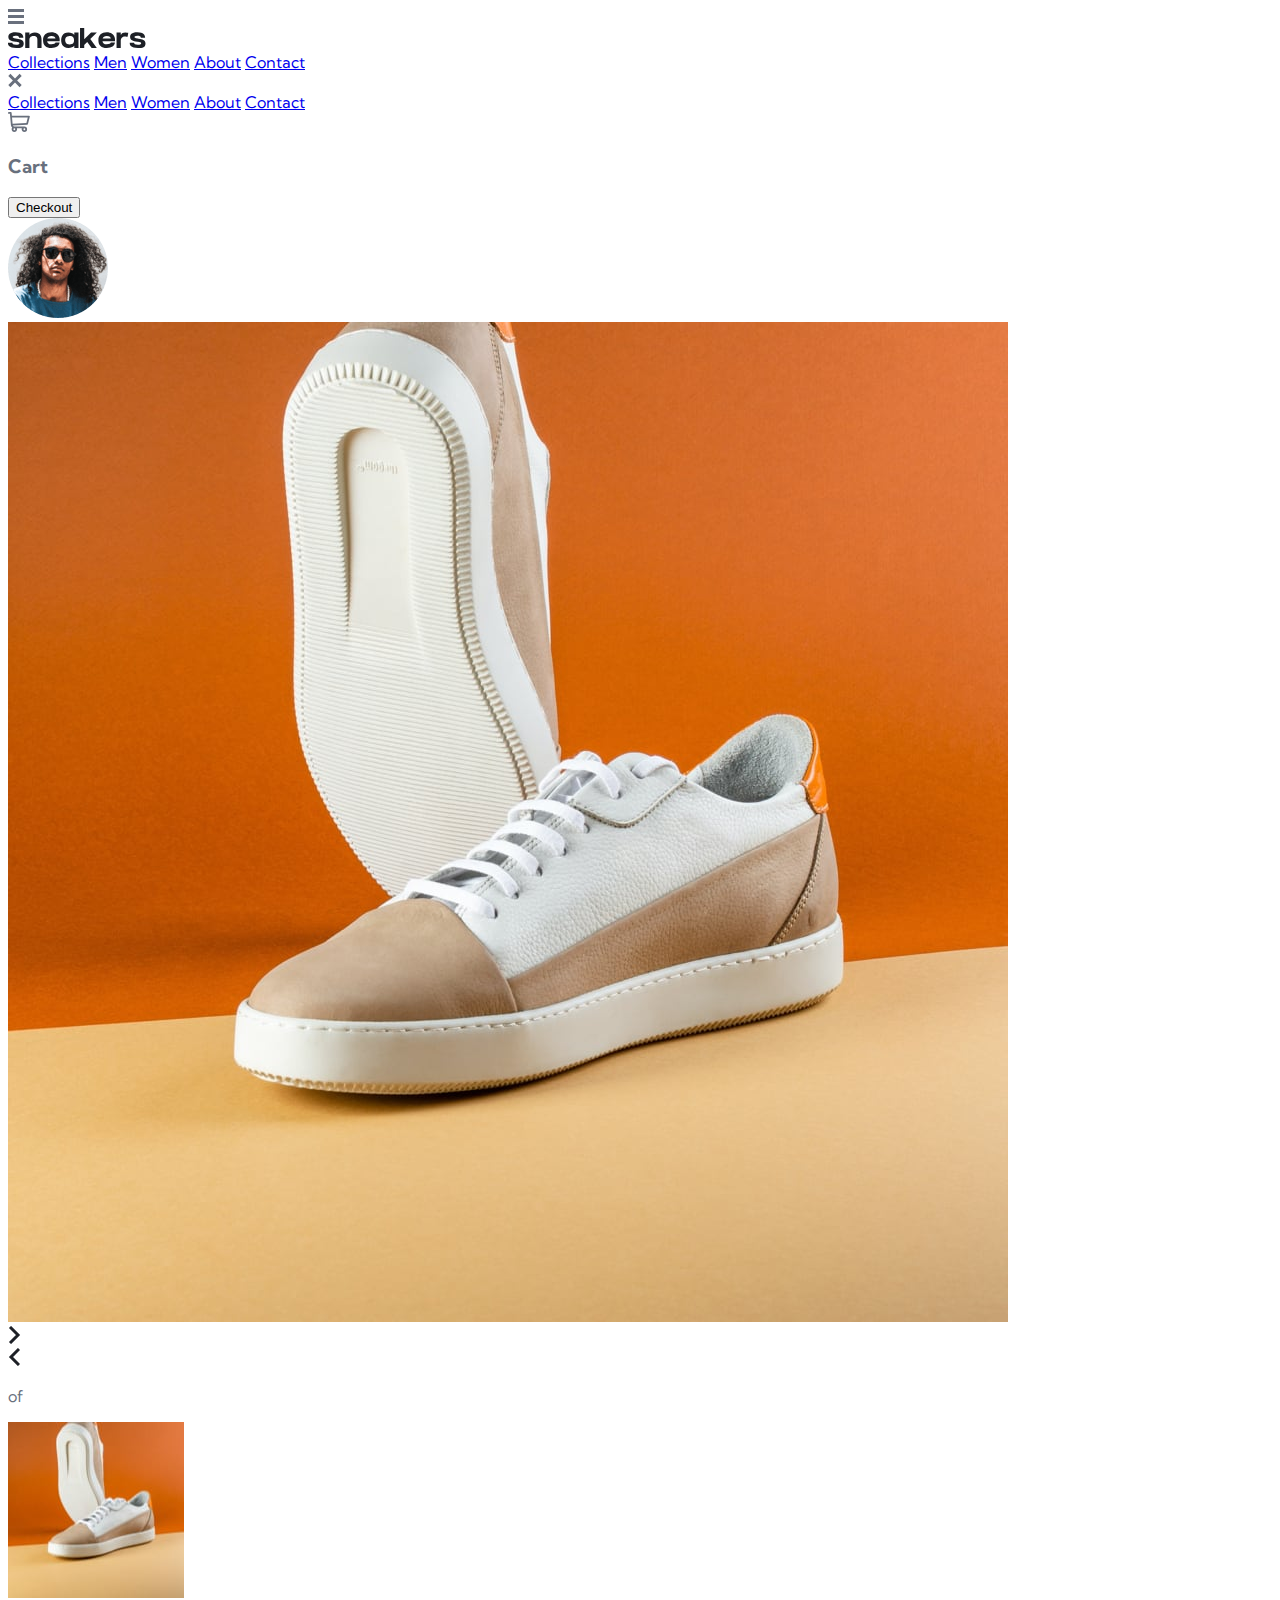
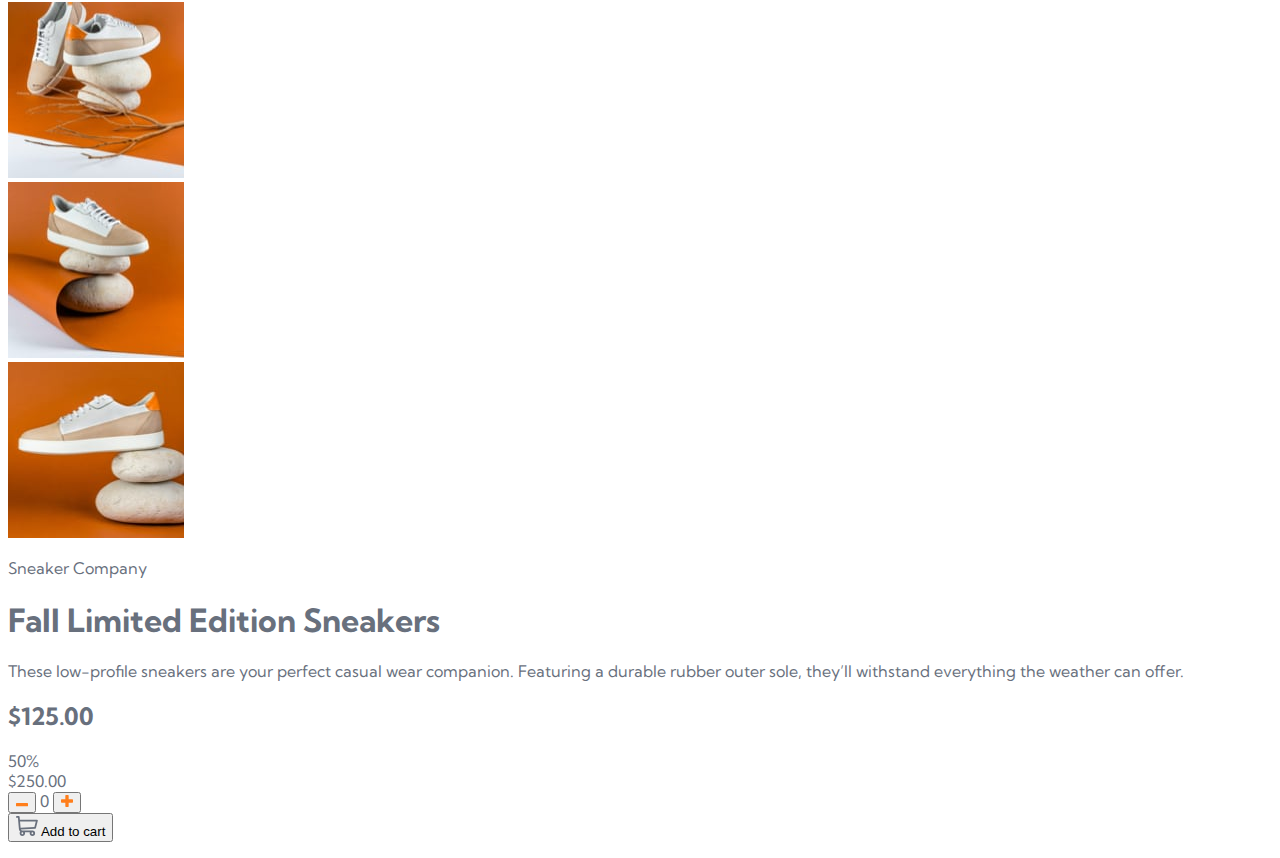
==== index.html @ 39d10200 "Updated the image file location for the browser icon" ====
<!DOCTYPE html>
<html lang="en">
<head>
  <meta charset="UTF-8">
  <meta http-equiv="X-UA-Compatible" content="IE=edge" />
  <meta name="viewport" content="width=device-width, initial-scale=1.0"> <!-- displays site properly based on user's device -->
  <meta name="description" content="An e-commerce challenge set by Frontend Mentor" />
  <meta name="keywords" content="e-commerce, product page, frontend mentor" />
  <meta name="author" content="Thajeepan Rathiharan" />

  <link rel="icon" type="image/png" sizes="32x32" href="img/favicon-32x32.png">
  
  <title>Frontend Mentor | E-commerce product page</title>

  <link rel="preconnect" href="https://fonts.googleapis.com" />
  <link rel="preconnect" href="https://fonts.gstatic.com" crossorigin />
  <link href="https://fonts.googleapis.com/css2?family=Kumbh+Sans:wght@400;700&display=swap" rel="stylesheet"/>

<link rel="stylesheet" href="css/style.css" />

</head>
<body>

<header class="header">
  <div class="container">
    <nav class="flex flex-ai-c flex-jc-sb">
      <div class="navgations flex flex-ai-c">
        <div class="toggle-menu hide-for-desktop">
            <img src="img/icon-menu.svg" alt="Burger Menu" />
        </div>

<div class="logo">
  <img src="img/logo.svg" alt="Sneakers Logo" />
</div>

      <div class="main-navigation hide-for-mobile">
        <a href="#">Collections</a>
        <a href="#">Men</a>
        <a href="#">Women</a>
        <a href="#">About</a>
        <a href="#">Contact</a>
      </div> <!-- menu bar for mobile - use css to hide it when viewing on desktop site! -->

<div class="mobile-navgation hide-for-desktop">
  <div class="close-menu">
    <img src="img/icon-close.svg" alt="Close Icon" />
      </div>
        <a href="#">Collections</a>
        <a href="#">Men</a>
        <a href="#">Women</a>
        <a href="#">About</a>
        <a href="#">Contact</a>
      </div> <!-- menu bar for desktop - use css to hide it on mobile site! -->
</div>
 
<div class="controls flex flex-ai-c">
  <div class="cart">
    <div class="cart-icon">
      <span class="in-cart"></span>
      <svg width="22" height="20" xmlns="http://www.w3.org/2000/svg">
        <title>Cart Icon</title>
        <path
          d="M20.925 3.641H3.863L3.61.816A.896.896 0 0 0 2.717 0H.897a.896.896 0 1 0 0 1.792h1l1.031 11.483c.073.828.52 1.726 1.291 2.336C2.83 17.385 4.099 20 6.359 20c1.875 0 3.197-1.87 2.554-3.642h4.905c-.642 1.77.677 3.642 2.555 3.642a2.72 2.72 0 0 0 2.717-2.717 2.72 2.72 0 0 0-2.717-2.717H6.365c-.681 0-1.274-.41-1.53-1.009l14.321-.842a.896.896 0 0 0 .817-.677l1.821-7.283a.897.897 0 0 0-.87-1.114ZM6.358 18.208a.926.926 0 0 1 0-1.85.926.926 0 0 1 0 1.85Zm10.015 0a.926.926 0 0 1 0-1.85.926.926 0 0 1 0 1.85Zm2.021-7.243-13.8.81-.57-6.341h15.753l-1.383 5.53Z"
          fill="#69707D"
          fill-rule="nonzero"
        />
      </svg>
    </div>
    <div class="cart-list-wrapper">
      <h3 class="cart-heading">Cart</h3>
      <div class="cart-content">
        <div class="cart-list"></div>
        <button
          type="button"
          aria-label="Check out" class="button checkout-btn">
          Checkout
        </button>
      </div>
    </div>
  </div>
  <div class="user-account">
    <div class="user-avater">
      <img src="img/image-avatar.png" alt="User Avater" />
    </div>
  </div>
</div>
</nav>
</div>
</header>

<main class="main">
  <section class="product-wrapper">
    <div class="container">
      <div class="product-images-wrapper">
        <div class="preview-image-wrapper">
          <img
            src="img/image-product-1.jpg"
            class="preview-image"
            alt="Product Image"/>
          <div class="arrows hide-for-desktop">
            <div class="next">
              <img src="img/icon-next.svg" alt="Next Icon" />
            </div>
            <div class="prev">
              <img src="img/icon-previous.svg" alt="Previous Icon" />
            </div>
          </div>
          <div class="count">
            <p>
              <span class="current"></span> of
              <span class="total"></span>
            </p>
          </div>
        </div>

        <div class="thumbs-wrapper hide-for-mobile">
          <div class="thumb-image active">
            <img
              src="img/image-product-1-thumbnail.jpg"
              alt="Product Thumb Image"
            />
          </div>
          <div class="thumb-image">
            <img
              src="img/image-product-2-thumbnail.jpg"
              alt="Product Thumb Image"
            />
          </div>
          <div class="thumb-image">
            <img
              src="img/image-product-3-thumbnail.jpg"
              alt="Product Thumb Image"
            />
          </div>
          <div class="thumb-image">
            <img
              src="img/image-product-4-thumbnail.jpg"
              alt="Product Thumb Image"
            />
          </div>
        </div>
      </div>
      <div class="product-details-wrapper">
        <p class="product-brand">Sneaker Company</p>
        <h1 class="product-title">Fall Limited Edition Sneakers</h1>
        <p class="product-description">
          These low-profile sneakers are your perfect casual wear companion.
          Featuring a durable rubber outer sole, they’ll withstand
          everything the weather can offer.
        </p>
      
<div class="product-price">
  <div class="current-price-wrapper">
    <h2 class="current-price">$125.00</h2>
      <span class="discount">50%</span>
</div>
<div class="previous-price-wrapper">
  <span class="previous-price">$250.00</span>
  </div>
</div>

<form action="#" class="add-to-cart-form">
  <div class="product-quantity">
    <button type="button" class="button minus">
      <img src="img/icon-minus.svg" alt="Minus Icon" />
    </button>
<span class="product-quantity-num">0</span>
    <button type="button" class="button plus">
      <img src="img/icon-plus.svg" alt="Plus Icon" />
    </button>
</div>

<button type="submit" aria-label="Add to cart" class="button add-btn">
  <img src="img/icon-cart.svg" alt="Add to cart button" /> 
  Add to cart
</button>

<p class="form-alert"></p> <!-- have a function that tells the user they added the product to their cart here -->
</form>
</div>
</div>

</section>
</main>

<!-- LightBox section to be bought to life using JavaScript -->
<div class="lightbox-wrapper">
  <div class="lightbox-content">
  </div>
</div>

<!-- Overlay section to be bought to life using JavaScript -->
<div class="overlay"></div>
  

<!-- Challenge (https://www.frontendmentor.io?ref=challenge) by Frontend Mentor. 
     Coded by Thajeepan Rathiharan  -->

</body>
</html>
---- css/style.css ----
html {
    font-size: 100%;
    scroll-behavior: smooth;
}
  
body {
    font-family: "Kumbh Sans", sans-serif;
    font-weight: 400;
    color: #68707d;
}
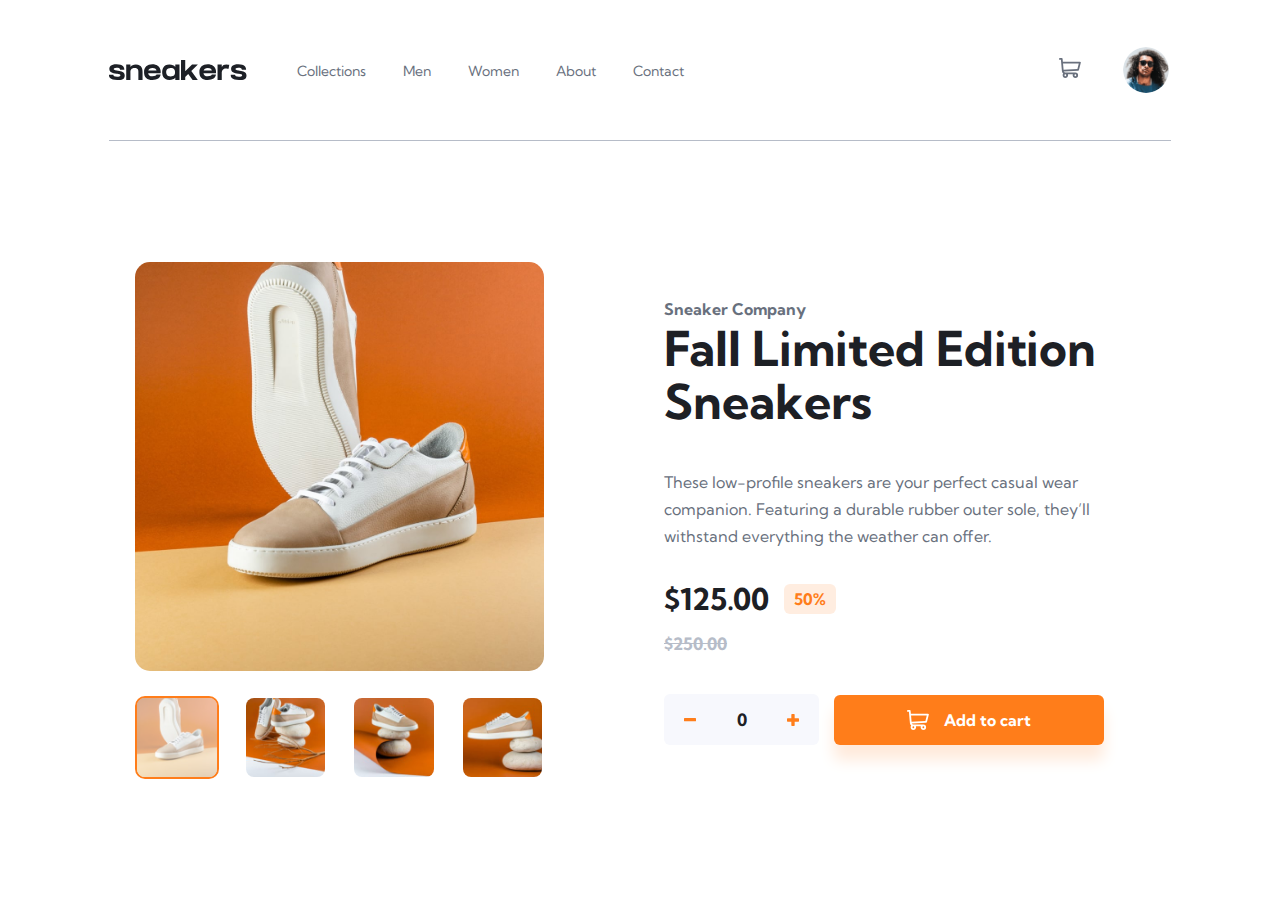
==== commit a733106b: "Linked the JavaScript stylesheet link to the HTML" ====
--- a/index.html
+++ b/index.html
@@ -191,6 +191,8 @@
 
 <!-- Overlay section to be bought to life using JavaScript -->
 <div class="overlay"></div>
+
+<script src="js/javascript.js"></script>
   
 
 <!-- Challenge (https://www.frontendmentor.io?ref=challenge) by Frontend Mentor. 
--- a/css/style.css
+++ b/css/style.css
@@ -1,10 +1,745 @@
+*,
+*:before,
+*::after {
+  padding: 0;
+  margin: 0;
+  box-sizing: border-box;
+}
+
 html {
-    font-size: 100%;
-    scroll-behavior: smooth;
-}
-  
+  font-size: 100%;
+  scroll-behavior: smooth;
+}
+
 body {
-    font-family: "Kumbh Sans", sans-serif;
+  font-family: "Kumbh Sans", sans-serif;
+  font-weight: 400;
+  color: #68707d;
+}
+
+a {
+  text-decoration: none;
+}
+
+ul,
+ol {
+  list-style: none;
+}
+
+img {
+  display: block;
+  max-width: 100%;
+  object-fit: cover;
+  background-size: cover;
+}
+
+p {
+  line-height: 1.7;
+  font-size: 16px;
+}
+
+button,
+.button {
+  border: none;
+  background: none;
+  font-size: 16px;
+  font-family: inherit;
+  font-weight: inherit;
+  cursor: pointer;
+  border-radius: 6px;
+  transition: 0.2s linear;
+}
+
+button:focus-visible,
+.button:focus-visible {
+  outline: 1px dashed #68707d;
+}
+
+button:hover,
+.button:hover {
+  opacity: 0.7;
+}
+
+.container {
+  padding-right: 24px;
+  padding-left: 24px;
+}
+
+.flex {
+    display: flex;
+  }
+  
+  .flex-ai-c {
+    align-items: center;
+  }
+  
+  .flex-jc-sb {
+    justify-content: space-between;
+  }
+  
+  .flex-jc-c {
+    justify-content: center;
+  }
+  
+  .overlay {
+    position: fixed;
+    top: 0;
+    left: 0;
+    width: 100%;
+    height: 100%;
+    z-index: 9;
+    background-color: rgba(0, 0, 0, 0.75);
+    opacity: 0;
+    visibility: hidden;
+    transform: 0.2s linear;
+  }
+  
+  .overlay.open {
+    opacity: 1;
+    visibility: visible;
+  }
+  
+  .header nav {
+    position: relative;
+    padding: 25px 0;
+  }
+
+  .header .toggle-menu {
+    margin-right: 15px;
+    cursor: pointer;
+  }
+
+  .header .mobile-navigation {
+    position: fixed;
+    top: 0;
+    left: 0;
+    transform: translateX(-100%);
+    height: 100%;
+    width: 250px;
+    z-index: 10;
+    padding: 25px;
+    background-color: white;
+    transition: transform 0.2s linear;
+  }
+  
+  .header .mobile-navigation.open {
+    transform: translateX(0);
+  }
+
+  .header .mobile-navigation .close-menu {
+    display: block;
+    margin-bottom: 55px;
+    cursor: pointer;
+  }
+  
+  .header .mobile-navigation a {
+    display: block;
+    color: #1d2025;
+    margin-bottom: 30px;
+    font-weight: bold;
+    font-size: 18px;
+    transition: 0.2s linear;
+  }
+  
+  .header .mobile-navigation a:hover {
+    padding-left: 10px;
+    color: #68707d;
+  }
+  
+  .header .controls {
+    gap: 22px;
+  }
+
+  .header .user-avater {
+    width: 30px;
+    height: 30px;
+    cursor: pointer;
+    overflow: hidden;
+    border-radius: 50%;
+    border: 2px solid transparent;
+    transition: 0.2s linear;
+  }
+
+  .header .user-avater:hover {
+    border-color: #ff7d1a;
+  }
+  
+  .header .user-avater img {
+    width: 100%;
+    height: 100%;
+    object-fit: cover;
+  }
+  
+  .cart.open .cart-list-wrapper {
+    top: calc(100% + 10px);
+    opacity: 1;
+    visibility: visible;
+  }
+
+  .cart.show-count .cart-icon .in-cart {
+    opacity: 1;
+    visibility: visible;
+  }
+  
+  .cart.empty .cart-content {
+    height: 185px;
+    font-weight: bold;
+    display: flex;
+    align-items: center;
+    justify-content: center;
+    font-size: 17px;
+  }
+  
+  .cart .cart-icon {
+    position: relative;
+    cursor: pointer;
+  }
+  
+  .cart .cart-icon .in-cart {
+    position: absolute;
+    top: -7px;
+    right: -10px;
+    display: flex;
+    align-items: center;
+    justify-content: center;
+    width: 20px;
+    height: 15px;
+    color: white;
+    font-size: 14px;
+    text-align: center;
+    border-radius: 25px;
+    background-color: #ff7d1a;
+    opacity: 0;
+    visibility: hidden;
+    transition: 0.2s linear, visibility 0.3s linear;
+  }
+  
+  .cart .cart-icon svg path {
+    transition: 0.2s linear;
+  }
+  
+  .cart .cart-icon:hover path {
+    fill: #1d2025;
+  }
+  
+  .cart .cart-list-wrapper {
+    position: absolute;
+    top: calc(100% + 20px);
+    left: 50%;
+    transform: translateX(-50%);
+    width: calc(100% + 20px);
+    opacity: 0;
+    visibility: hidden;
+    z-index: 8;
+    background-color: white;
+    border-radius: 6px;
+    box-shadow: 2px 5px 15px rgba(0, 0, 0, 0.2);
+    transition: 0.2s linear, visibility 0.3s linear;
+  }
+
+  .cart .cart-list-wrapper .cart-heading {
+    color: #1d2025;
+    padding: 25px;
+    border-bottom: 1px solid #b6bcc8;
+  }
+  
+  .cart .cart-list-wrapper .cart-content {
+    padding: 25px 25px 30px 25px;
+  }
+  
+  .cart-content .cart-list .cart-item {
+    display: flex;
+    justify-content: flex-start;
+    align-items: center;
+    gap: 15px;
+  }
+  
+  .cart-content .checkout-btn {
+    width: 100%;
+    color: white;
+    padding: 15px 20px;
+    background-color: #ff7d1a;
+  }
+  
+  .cart-list .cart-item {
+    margin-bottom: 25px;
+  }
+  
+  .cart-list .cart-item .item-image {
+    flex: 0 0 50px;
+    overflow: hidden;
+    border-radius: 6px;
+  }
+  
+  .cart-list .cart-item .item-info {
+    flex: auto;
+    color: #68707d;
+  }
+  
+  .cart-list .cart-item .item-title {
     font-weight: 400;
-    color: #68707d;
-}+    margin-bottom: 5px;
+  }
+  
+  .cart-list .cart-item .item-price-wrapper {
+    display: flex;
+  }
+  
+  .cart-list .cart-item .item-price-wrapper .item-count {
+    margin: 0 10px 0 5px;
+  }
+  
+  .cart-list .cart-item .item-price-wrapper .total-price {
+    font-weight: bold;
+    font-size: 18px;
+    color: #1d2025;
+  }
+  
+  .cart-list .cart-item .item-delete {
+    transition: 0.2s linear;
+  }
+  
+  .cart-list .cart-item .item-delete:hover {
+    cursor: pointer;
+    transform: scale(1.08);
+  }
+  
+  .cart-list .cart-item .item-delete:hover img {
+    filter: invert(17%) sepia(55%) saturate(7234%) hue-rotate(341deg) brightness(88%) contrast(95%);
+  }
+  
+  .product-wrapper .container {
+    display: flex;
+    flex-direction: column;
+    padding: 0;
+  }
+
+  .product-images-wrapper {
+    display: flex;
+    flex-direction: column;
+    row-gap: 25px;
+    user-select: none;
+  }
+
+  .preview-image-wrapper {
+    position: relative;
+    cursor: pointer;
+  }
+
+  .arrows {
+    position: absolute;
+    width: 100%;
+    top: 50%;
+    transform: translateY(-50%);
+  }
+  
+  .arrows > div {
+    position: absolute;
+    width: 40px;
+    height: 40px;
+    background: white;
+    display: flex;
+    align-items: center;
+    justify-content: center;
+    border-radius: 50%;
+    cursor: pointer;
+  }
+  
+  .arrows > div img {
+    transition: 100ms linear;
+  }
+  
+  .arrows > div:hover img {
+    filter: invert(52%) sepia(91%) saturate(2132%) hue-rotate(349deg) brightness(108%) contrast(101%);
+  }
+  
+  .arrows .next {
+    left: calc(100% - (15px + 40px));
+  }
+  
+  .arrows .prev {
+    left: 15px;
+  }
+  
+  .count {
+    position: absolute;
+    bottom: -35px;
+    display: none;
+  }
+
+  .count p {
+    font-size: 16px;
+  }
+  
+  .count span {
+    font-weight: bold;
+  }
+  
+  .thumbs-wrapper {
+    display: flex;
+    gap: 25px;
+  }
+  
+  .thumbs-wrapper > div {
+    position: relative;
+    max-width: 92px;
+    cursor: pointer;
+    overflow: hidden;
+    user-select: none;
+    border-radius: 10px;
+    border: 2px solid transparent;
+    transition: 0.2s linear;
+  }
+  
+  .thumbs-wrapper > div.active {
+    border-color: #ff7d1a;
+  }
+  
+  .thumbs-wrapper > div:hover::after, .thumbs-wrapper > div.active::after {
+    opacity: 1;
+  }
+  
+  .thumbs-wrapper > div::after {
+    content: "";
+    position: absolute;
+    top: 0;
+    left: 0;
+    width: 100%;
+    height: 100%;
+    opacity: 0;
+    background: rgba(255, 255, 255, 0.5);
+    transition: 0.2s linear;
+  }
+  
+  .thumbs-wrapper > div img {
+    width: 100%;
+    height: 100%;
+    object-fit: cover;
+  }
+  
+  .product-details-wrapper {
+    padding: 24px;
+    font-weight: 700;
+  }
+
+  .product-details-wrapper .product-brabd {
+    font-size: 14px;
+    color: #ff7d1a;
+    letter-spacing: 1px;
+    margin-bottom: 20px;
+    text-transform: uppercase;
+  }
+  
+  .product-details-wrapper .product-title {
+    margin-bottom: 25px;
+    color: #1d2025;
+    font-size: 35px;
+    line-height: 1.1;
+  }
+
+  .product-details-wrapper .product-description {
+    margin-bottom: 30px;
+    font-weight: 400;
+  }
+  
+  .product-details-wrapper .current-price-wrapper {
+    display: flex;
+    align-items: center;
+    gap: 15px;
+    margin-bottom: 15px;
+  }
+  
+  .product-details-wrapper .current-price-wrapper .current-price {
+    color: #1d2025;
+    font-size: 30px;
+  }
+  
+  .product-details-wrapper .current-price-wrapper .discount {
+    background: #ffede0;
+    color: #ff7d1a;
+    padding: 5px 10px;
+    border-radius: 6px;
+  }
+  
+  .product-details-wrapper .previous-price-wrapper .previous-price {
+    color: #b6bcc8;
+    text-decoration: line-through;
+    font-size: 17px;
+  }
+  
+  .product-details-wrapper .add-to-cart-form {
+    position: relative;
+    margin-top: 40px;
+  }
+
+  .product-details-wrapper .add-to-cart-form.alert .form-alert {
+    top: calc(100% + 10px);
+    opacity: 1;
+  }
+  
+  .product-details-wrapper .add-to-cart-form .product-quantity {
+    flex-basis: 155px;
+    display: flex;
+    align-items: center;
+    justify-content: space-between;
+    color: #1d2025;
+    padding: 15px 20px;
+    border-radius: 6px;
+    background-color: #f7f8fd;
+  }
+  
+  .product-details-wrapper .add-to-cart-form .product-quantity-num {
+    font-size: 17px;
+  }
+  
+  .product-details-wrapper .add-to-cart-form .plus,
+  .product-details-wrapper .add-to-cart-form .minus {
+    cursor: pointer;
+    transition: 0.2s linear;
+  }
+  
+  .product-details-wrapper .add-to-cart-form .plus:hover,
+  .product-details-wrapper .add-to-cart-form .minus:hover {
+    opacity: 0.6;
+  }
+  
+  .product-details-wrapper .add-to-cart-form .add-btn {
+    display: flex;
+    align-items: center;
+    justify-content: center;
+    flex-basis: 270px;
+    gap: 15px;
+    width: 100%;
+    color: white;
+    padding: 15px 20px;
+    margin-top: 15px;
+    background-color: #ff7d1a;
+    box-shadow: 0 15px 15px #ffeadb;
+  }
+
+  .product-details-wrapper .add-to-cart-form .add-btn img {
+    filter: brightness(100);
+  }
+  
+  .product-details-wrapper .add-to-cart-form .form-alert {
+    position: absolute;
+    top: calc(100% + 1px);
+    opacity: 0;
+    transition: 0.2s linear;
+  }
+  
+  .product-details-wrapper .add-to-cart-form .form-alert.success {
+    color: #4cae4f;
+  }
+  
+  .product-details-wrapper .add-to-cart-form .form-alert.fail {
+    color: #db143c;
+  }
+  
+  .lightbox-wrapper {
+    position: fixed;
+    top: 0;
+    left: 0;
+    width: 100%;
+    min-height: 100vh;
+    display: flex;
+    justify-content: center;
+    align-items: center;
+    background: rgba(0, 0, 0, 0.75);
+    opacity: 0;
+    visibility: hidden;
+    transition: opacity 0.2s linear, visibility 0.3s linear;
+  }
+  
+  .lightbox-wrapper.open {
+    opacity: 1;
+    visibility: visible;
+  }
+  
+  .lightbox-wrapper .lightbox-content {
+    max-width: 90%;
+    margin: auto;
+  }
+  
+  .lightbox-wrapper .lightbox-content .product-images-wrapper {
+    max-width: 500px;
+    gap: 35px;
+  }
+  
+  .lightbox-wrapper .preview-image-wrapper .arrows > div {
+    width: 60px;
+    height: 60px;
+  }
+  
+  .lightbox-wrapper .preview-image-wrapper .arrows .next {
+    left: 100%;
+    transform: translateX(-50%);
+  }
+  
+  .lightbox-wrapper .preview-image-wrapper .arrows .prev {
+    left: 0;
+    transform: translateX(-50%);
+  }
+  
+  .lightbox-wrapper .preview-image-wrapper .count {
+    color: #fff;
+  }
+  
+  .lightbox-wrapper .preview-image-wrapper .close-lightbox {
+    position: absolute;
+    right: 0;
+    top: -40px;
+    width: 40px;
+    height: 40px;
+    display: flex;
+    justify-content: flex-end;
+    align-items: center;
+    cursor: pointer;
+  }
+  
+  .lightbox-wrapper .preview-image-wrapper .close-lightbox svg path {
+    transition: 0.2s linear;
+  }
+  
+  .lightbox-wrapper .preview-image-wrapper .close-lightbox:hover svg path {
+    fill: #ff7d1a;
+  }
+  
+  .lightbox-wrapper .preview-image-wrapper .close-lightbox img {
+    filter: brightness(100%);
+  }
+  
+  .lightbox-wrapper .thumbs-wrapper {
+    justify-content: center;
+  }
+  
+  .lightbox-wrapper .thumbs-wrapper > div {
+    width: 95px;
+    height: 95px;
+  }
+
+/* Media queries that set certain class properties to tags in the HTML code so the website is responsive on both desktop and mobile phone devices.
+   This is mainly done so parts of the website such as image sizes and most importantly the navigation menu bars don't clash with each other.  */  
+
+@media (max-width: 39.9375em) {
+    .count {
+      right: 15px;
+    }
+  }
+  
+  @media (min-width: 40em) {
+    .header nav {
+      border-bottom: 1px solid #b6bcc8;
+    }
+  .header .mobile-navigation {
+      width: 350px;
+    }
+  .cart.open .cart-list-wrapper {
+      top: calc(100% + -15px);
+    }
+  .cart .cart-list-wrapper {
+      top: 100%;
+      width: 360px;
+      right: 0;
+      left: initial;
+      transform: initial;
+    }
+  .product-wrapper .container {
+      padding: 90px 24px;
+    }
+  .product-images-wrapper {
+      max-width: 440px;
+      margin: auto;
+    }
+  .preview-image-wrapper .preview-image {
+      border-radius: 15px;
+    }
+  .product-details-wrapper {
+      padding: 45px 0;
+    }
+  .product-details-wrapper .add-to-cart-form {
+      display: flex;
+      align-items: center;
+      gap: 15px;
+    }
+  .product-details-wrapper .add-to-cart-form .add-btn {
+      margin-top: 0;
+    }
+  }
+  
+  @media (max-width: 63.9375em) {
+    .hide-for-mobile {
+      display: none !important;
+    }
+  .count {
+      right: 4px;
+      display: block;
+    }
+  }
+  
+  @media (min-width: 64em) {
+    .container {
+      max-width: 1110px;
+      margin: 0 auto;
+    }
+  .hide-for-desktop {
+      display: none;
+    }
+  .header nav {
+      padding: 45px 0;
+    }
+  .header .main-navigation {
+      align-self: flex-start;
+      margin-left: 50px;
+    }
+    .header .main-navigation a {
+      position: relative;
+      font-size: 14px;
+      color: #68707d;
+      margin-right: 33px;
+      transition: 0.2s linear;
+    }
+    .header .main-navigation a:hover {
+      color: #1d2025;
+    }
+    .header .main-navigation a::after {
+      position: absolute;
+      content: "";
+      left: 0;
+      bottom: -62px;
+      width: 100%;
+      height: 5px;
+      opacity: 0;
+      background-color: #ff7d1a;
+      transition: 0.2s linear;
+    }
+    .header .main-navigation a:hover::after {
+      opacity: 1;
+    }
+  .header .controls {
+      gap: 40px;
+    }
+  .header .user-avater {
+      width: 50px;
+      height: 50px;
+    }
+  .cart.open .cart-list-wrapper {
+      top: calc(100% + -30px);
+    }
+  .cart .cart-list-wrapper {
+      top: calc(100% + -15px);
+    }
+  .product-wrapper .container {
+      flex-direction: row;
+      gap: 120px;
+      padding: 90px 50px;
+    }
+  .product-details-wrapper {
+      padding: 65px 0;
+    }
+  .product-details-wrapper .product-title {
+      font-size: 48px;
+      margin-bottom: 40px;
+    }
+}  
+  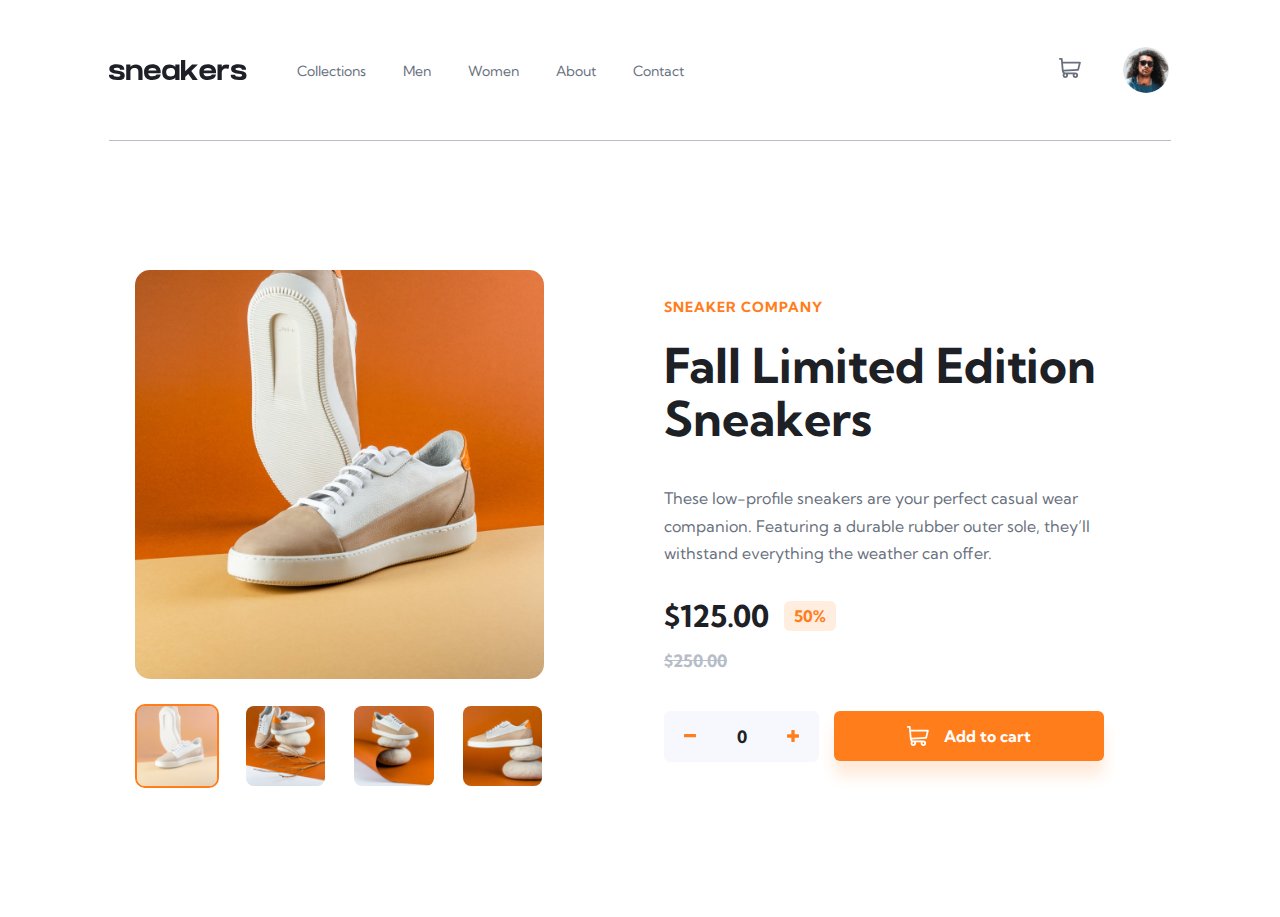
==== commit 71285b8f: "Reworked code structure of HTML and JavaScript" ====
--- a/index.html
+++ b/index.html
@@ -1,202 +1,200 @@
 <!DOCTYPE html>
 <html lang="en">
-<head>
-  <meta charset="UTF-8">
-  <meta http-equiv="X-UA-Compatible" content="IE=edge" />
-  <meta name="viewport" content="width=device-width, initial-scale=1.0"> <!-- displays site properly based on user's device -->
-  <meta name="description" content="An e-commerce challenge set by Frontend Mentor" />
-  <meta name="keywords" content="e-commerce, product page, frontend mentor" />
-  <meta name="author" content="Thajeepan Rathiharan" />
-
-  <link rel="icon" type="image/png" sizes="32x32" href="img/favicon-32x32.png">
-  
-  <title>Frontend Mentor | E-commerce product page</title>
-
-  <link rel="preconnect" href="https://fonts.googleapis.com" />
-  <link rel="preconnect" href="https://fonts.gstatic.com" crossorigin />
-  <link href="https://fonts.googleapis.com/css2?family=Kumbh+Sans:wght@400;700&display=swap" rel="stylesheet"/>
-
-<link rel="stylesheet" href="css/style.css" />
-
-</head>
-<body>
-
-<header class="header">
-  <div class="container">
-    <nav class="flex flex-ai-c flex-jc-sb">
-      <div class="navgations flex flex-ai-c">
-        <div class="toggle-menu hide-for-desktop">
-            <img src="img/icon-menu.svg" alt="Burger Menu" />
+  <head>
+    <meta charset="UTF-8" />
+    <meta http-equiv="X-UA-Compatible" content="IE=edge" />
+    <meta name="viewport" content="width=device-width, initial-scale=1.0" />
+    <meta name="author" content="Mohamed Aridah" />
+    <link
+      rel="icon"
+      type="image/png"
+      sizes="32x32"
+      href="img/favicon-32x32.png"
+    />
+    <!-- Google Fonts -->
+    <link rel="preconnect" href="https://fonts.googleapis.com" />
+    <link rel="preconnect" href="https://fonts.gstatic.com" crossorigin />
+    <link
+      href="https://fonts.googleapis.com/css2?family=Kumbh+Sans:wght@400;700&display=swap"
+      rel="stylesheet"
+    />
+    <!-- Main Css File -->
+    <link rel="stylesheet" href="css/style.css" />
+    <title>Frontend Mentor | E-commerce product page</title>
+  </head>
+  <body>
+    <header class="header">
+      <div class="container">
+        <nav class="flex flex-ai-c flex-jc-sb">
+          <div class="navgations flex flex-ai-c">
+            <div class="toggle-menu hide-for-desktop">
+              <img src="img/icon-menu.svg" alt="Burger Menu" />
+            </div>
+
+            <div class="logo">
+            <img src="img/logo.svg" alt="Sneakers Logo" />
+            </div>
+
+            <div class="main-navigation hide-for-mobile">
+              <a href="#">Collections</a>
+              <a href="#">Men</a>
+              <a href="#">Women</a>
+              <a href="#">About</a>
+              <a href="#">Contact</a>
+            </div>
+
+            <div class="mobile-navigation hide-for-desktop">
+              <div class="close-menu">
+                <img src="img/icon-close.svg" alt="Close Icon" />
+              </div>
+              <a href="#">Collections</a>
+              <a href="#">Men</a>
+              <a href="#">Women</a>
+              <a href="#">About</a>
+              <a href="#">Contact</a>
+            </div>
+          </div>
+
+          <div class="controls flex flex-ai-c">
+            <div class="cart">
+              <div class="cart-icon">
+                <span class="in-cart"></span>
+                <svg width="22" height="20" xmlns="http://www.w3.org/2000/svg">
+                  <title>Cart Icon</title>
+                  <path
+                    d="M20.925 3.641H3.863L3.61.816A.896.896 0 0 0 2.717 0H.897a.896.896 0 1 0 0 1.792h1l1.031 11.483c.073.828.52 1.726 1.291 2.336C2.83 17.385 4.099 20 6.359 20c1.875 0 3.197-1.87 2.554-3.642h4.905c-.642 1.77.677 3.642 2.555 3.642a2.72 2.72 0 0 0 2.717-2.717 2.72 2.72 0 0 0-2.717-2.717H6.365c-.681 0-1.274-.41-1.53-1.009l14.321-.842a.896.896 0 0 0 .817-.677l1.821-7.283a.897.897 0 0 0-.87-1.114ZM6.358 18.208a.926.926 0 0 1 0-1.85.926.926 0 0 1 0 1.85Zm10.015 0a.926.926 0 0 1 0-1.85.926.926 0 0 1 0 1.85Zm2.021-7.243-13.8.81-.57-6.341h15.753l-1.383 5.53Z"
+                    fill="#69707D"
+                    fill-rule="nonzero"
+                  />
+                </svg>
+              </div>
+              <div class="cart-list-wrapper">
+                <h3 class="cart-heading">Cart</h3>
+                <div class="cart-content">
+                  <div class="cart-list"></div>
+                  <button
+                    type="button"
+                    aria-label="Check out"
+                    class="button checkout-btn"
+                  >
+                    Checkout
+                  </button>
+                </div>
+              </div>
+            </div>
+            <div class="user-account">
+              <div class="user-avater">
+                <img src="img/image-avatar.png" alt="User Avater" />
+              </div>
+            </div>
+          </div>
+        </nav>
+      </div>
+    </header>
+    <main class="main">
+      <section class="product-wrapper">
+        <div class="container">
+          <div class="product-images-wrapper">
+            <div class="preview-image-wrapper">
+              <img
+                src="img/image-product-1.jpg"
+                class="preview-image"
+                alt="Product Image"
+              />
+              <div class="arrows hide-for-desktop">
+                <div class="next">
+                  <img src="img/icon-next.svg" alt="Next Icon" />
+                </div>
+                <div class="prev">
+                  <img src="img/icon-previous.svg" alt="Previous Icon" />
+                </div>
+              </div>
+              <div class="count">
+                <p>
+                  <span class="current"></span> of
+                  <span class="total"></span>
+                </p>
+              </div>
+            </div>
+
+            <div class="thumbs-wrapper hide-for-mobile">
+              <div class="thumb-image active">
+                <img
+                  src="img/image-product-1-thumbnail.jpg"
+                  alt="Product Thumb Image"
+                />
+              </div>
+              <div class="thumb-image">
+                <img
+                  src="img/image-product-2-thumbnail.jpg"
+                  alt="Product Thumb Image"
+                />
+              </div>
+              <div class="thumb-image">
+                <img
+                  src="img/image-product-3-thumbnail.jpg"
+                  alt="Product Thumb Image"
+                />
+              </div>
+              <div class="thumb-image">
+                <img
+                  src="img/image-product-4-thumbnail.jpg"
+                  alt="Product Thumb Image"
+                />
+              </div>
+            </div>
+          </div>
+          <div class="product-details-wrapper">
+            <p class="product-brabd">Sneaker Company</p>
+            <h1 class="product-title">Fall Limited Edition Sneakers</h1>
+            <p class="product-description">
+              These low-profile sneakers are your perfect casual wear companion.
+              Featuring a durable rubber outer sole, they’ll withstand
+              everything the weather can offer.
+            </p>
+
+            <div class="product-price">
+              <div class="current-price-wrapper">
+                <h2 class="current-price">$125.00</h2>
+                <span class="discount">50%</span>
+              </div>
+              <div class="previous-price-wrapper">
+                <span class="previous-price">$250.00</span>
+              </div>
+            </div>
+
+            <form action="#" class="add-to-cart-form">
+              <div class="product-quantity">
+                <button type="button" class="button minus">
+                  <img src="img/icon-minus.svg" alt="Minus Icon" />
+                </button>
+                <span class="product-quantity-num">0</span>
+                <button type="button" class="button plus">
+                  <img src="img/icon-plus.svg" alt="Plus Icon" />
+                </button>
+              </div>
+
+              <button
+                type="submit"
+                aria-label="Add to cart"
+                class="button add-btn"
+              >
+                <img src="img/icon-cart.svg" alt="" />
+                Add to cart
+              </button>
+
+              <p class="form-alert"></p>
+            </form>
+          </div>
         </div>
-
-<div class="logo">
-  <img src="img/logo.svg" alt="Sneakers Logo" />
-</div>
-
-      <div class="main-navigation hide-for-mobile">
-        <a href="#">Collections</a>
-        <a href="#">Men</a>
-        <a href="#">Women</a>
-        <a href="#">About</a>
-        <a href="#">Contact</a>
-      </div> <!-- menu bar for mobile - use css to hide it when viewing on desktop site! -->
-
-<div class="mobile-navgation hide-for-desktop">
-  <div class="close-menu">
-    <img src="img/icon-close.svg" alt="Close Icon" />
-      </div>
-        <a href="#">Collections</a>
-        <a href="#">Men</a>
-        <a href="#">Women</a>
-        <a href="#">About</a>
-        <a href="#">Contact</a>
-      </div> <!-- menu bar for desktop - use css to hide it on mobile site! -->
-</div>
- 
-<div class="controls flex flex-ai-c">
-  <div class="cart">
-    <div class="cart-icon">
-      <span class="in-cart"></span>
-      <svg width="22" height="20" xmlns="http://www.w3.org/2000/svg">
-        <title>Cart Icon</title>
-        <path
-          d="M20.925 3.641H3.863L3.61.816A.896.896 0 0 0 2.717 0H.897a.896.896 0 1 0 0 1.792h1l1.031 11.483c.073.828.52 1.726 1.291 2.336C2.83 17.385 4.099 20 6.359 20c1.875 0 3.197-1.87 2.554-3.642h4.905c-.642 1.77.677 3.642 2.555 3.642a2.72 2.72 0 0 0 2.717-2.717 2.72 2.72 0 0 0-2.717-2.717H6.365c-.681 0-1.274-.41-1.53-1.009l14.321-.842a.896.896 0 0 0 .817-.677l1.821-7.283a.897.897 0 0 0-.87-1.114ZM6.358 18.208a.926.926 0 0 1 0-1.85.926.926 0 0 1 0 1.85Zm10.015 0a.926.926 0 0 1 0-1.85.926.926 0 0 1 0 1.85Zm2.021-7.243-13.8.81-.57-6.341h15.753l-1.383 5.53Z"
-          fill="#69707D"
-          fill-rule="nonzero"
-        />
-      </svg>
+      </section>
+    </main>
+    <!-- LightBox -->
+    <div class="lightbox-wrapper">
+      <div class="lightbox-content"></div>
     </div>
-    <div class="cart-list-wrapper">
-      <h3 class="cart-heading">Cart</h3>
-      <div class="cart-content">
-        <div class="cart-list"></div>
-        <button
-          type="button"
-          aria-label="Check out" class="button checkout-btn">
-          Checkout
-        </button>
-      </div>
-    </div>
-  </div>
-  <div class="user-account">
-    <div class="user-avater">
-      <img src="img/image-avatar.png" alt="User Avater" />
-    </div>
-  </div>
-</div>
-</nav>
-</div>
-</header>
-
-<main class="main">
-  <section class="product-wrapper">
-    <div class="container">
-      <div class="product-images-wrapper">
-        <div class="preview-image-wrapper">
-          <img
-            src="img/image-product-1.jpg"
-            class="preview-image"
-            alt="Product Image"/>
-          <div class="arrows hide-for-desktop">
-            <div class="next">
-              <img src="img/icon-next.svg" alt="Next Icon" />
-            </div>
-            <div class="prev">
-              <img src="img/icon-previous.svg" alt="Previous Icon" />
-            </div>
-          </div>
-          <div class="count">
-            <p>
-              <span class="current"></span> of
-              <span class="total"></span>
-            </p>
-          </div>
-        </div>
-
-        <div class="thumbs-wrapper hide-for-mobile">
-          <div class="thumb-image active">
-            <img
-              src="img/image-product-1-thumbnail.jpg"
-              alt="Product Thumb Image"
-            />
-          </div>
-          <div class="thumb-image">
-            <img
-              src="img/image-product-2-thumbnail.jpg"
-              alt="Product Thumb Image"
-            />
-          </div>
-          <div class="thumb-image">
-            <img
-              src="img/image-product-3-thumbnail.jpg"
-              alt="Product Thumb Image"
-            />
-          </div>
-          <div class="thumb-image">
-            <img
-              src="img/image-product-4-thumbnail.jpg"
-              alt="Product Thumb Image"
-            />
-          </div>
-        </div>
-      </div>
-      <div class="product-details-wrapper">
-        <p class="product-brand">Sneaker Company</p>
-        <h1 class="product-title">Fall Limited Edition Sneakers</h1>
-        <p class="product-description">
-          These low-profile sneakers are your perfect casual wear companion.
-          Featuring a durable rubber outer sole, they’ll withstand
-          everything the weather can offer.
-        </p>
-      
-<div class="product-price">
-  <div class="current-price-wrapper">
-    <h2 class="current-price">$125.00</h2>
-      <span class="discount">50%</span>
-</div>
-<div class="previous-price-wrapper">
-  <span class="previous-price">$250.00</span>
-  </div>
-</div>
-
-<form action="#" class="add-to-cart-form">
-  <div class="product-quantity">
-    <button type="button" class="button minus">
-      <img src="img/icon-minus.svg" alt="Minus Icon" />
-    </button>
-<span class="product-quantity-num">0</span>
-    <button type="button" class="button plus">
-      <img src="img/icon-plus.svg" alt="Plus Icon" />
-    </button>
-</div>
-
-<button type="submit" aria-label="Add to cart" class="button add-btn">
-  <img src="img/icon-cart.svg" alt="Add to cart button" /> 
-  Add to cart
-</button>
-
-<p class="form-alert"></p> <!-- have a function that tells the user they added the product to their cart here -->
-</form>
-</div>
-</div>
-
-</section>
-</main>
-
-<!-- LightBox section to be bought to life using JavaScript -->
-<div class="lightbox-wrapper">
-  <div class="lightbox-content">
-  </div>
-</div>
-
-<!-- Overlay section to be bought to life using JavaScript -->
-<div class="overlay"></div>
-
-<script src="js/javascript.js"></script>
-  
-
-<!-- Challenge (https://www.frontendmentor.io?ref=challenge) by Frontend Mentor. 
-     Coded by Thajeepan Rathiharan  -->
-
-</body>
+    <!-- Overlay -->
+    <div class="overlay"></div>
+    <script src="js/javascript.js"></script>
+  </body>
 </html>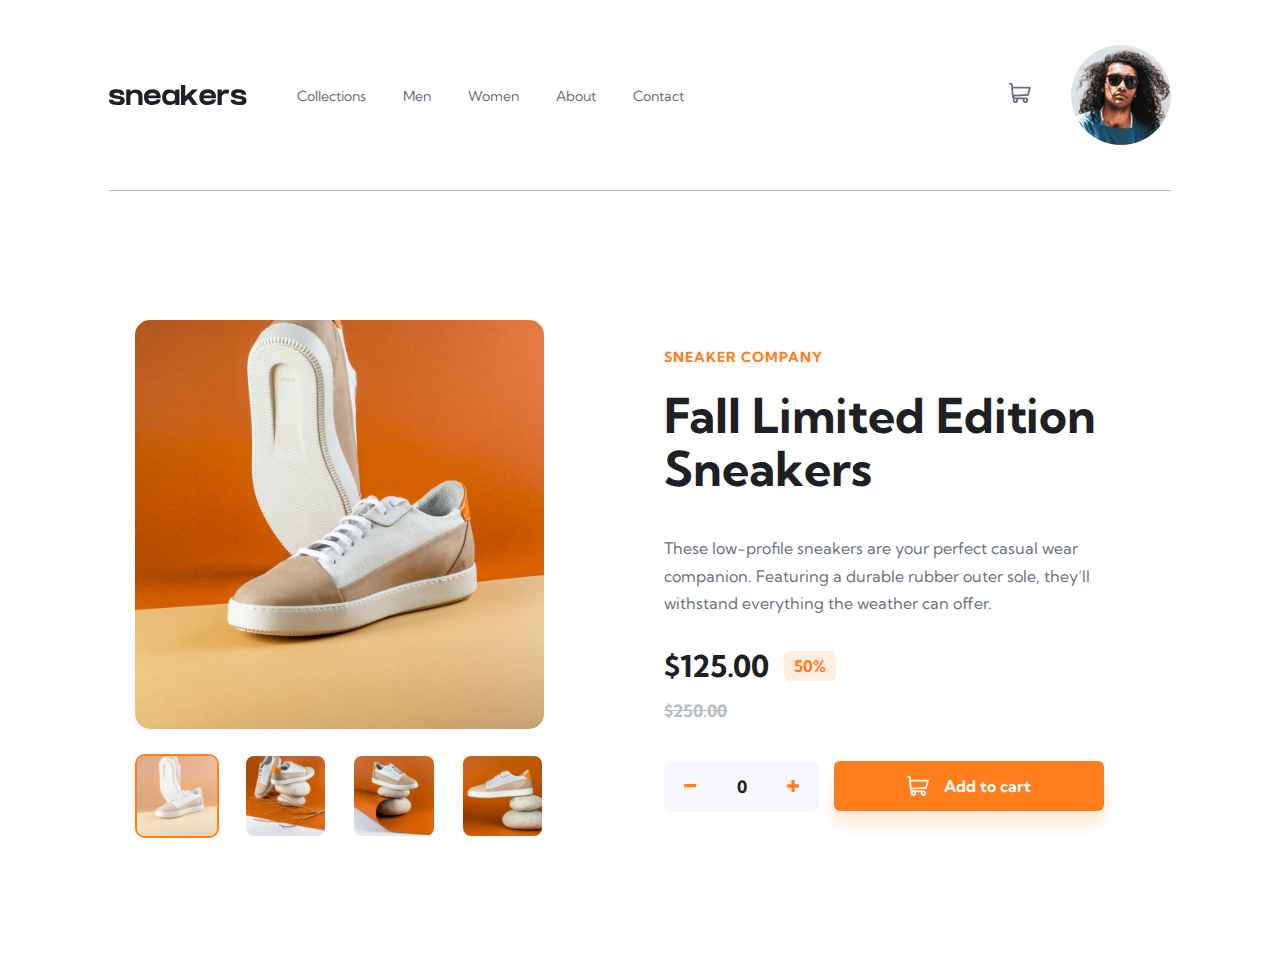
==== commit 246ca40c: "Started adding comments to the HTML code" ====
--- a/index.html
+++ b/index.html
@@ -1,200 +1,201 @@
+<!-- The DOCTYPE element at the start of the HTML tells the browser that the document that it loads up is a HTML. -->
 <!DOCTYPE html>
+
+<!-- <html> </html> Tells the browser what is inside the html such as the element below that tells it the language the text on the page(s) needs to be is in English and is written 'en'. -->
 <html lang="en">
-  <head>
-    <meta charset="UTF-8" />
-    <meta http-equiv="X-UA-Compatible" content="IE=edge" />
-    <meta name="viewport" content="width=device-width, initial-scale=1.0" />
-    <meta name="author" content="Mohamed Aridah" />
-    <link
-      rel="icon"
-      type="image/png"
-      sizes="32x32"
-      href="img/favicon-32x32.png"
-    />
-    <!-- Google Fonts -->
-    <link rel="preconnect" href="https://fonts.googleapis.com" />
-    <link rel="preconnect" href="https://fonts.gstatic.com" crossorigin />
-    <link
-      href="https://fonts.googleapis.com/css2?family=Kumbh+Sans:wght@400;700&display=swap"
-      rel="stylesheet"
-    />
-    <!-- Main Css File -->
-    <link rel="stylesheet" href="css/style.css" />
-    <title>Frontend Mentor | E-commerce product page</title>
-  </head>
-  <body>
-    <header class="header">
-      <div class="container">
-        <nav class="flex flex-ai-c flex-jc-sb">
-          <div class="navgations flex flex-ai-c">
-            <div class="toggle-menu hide-for-desktop">
-              <img src="img/icon-menu.svg" alt="Burger Menu" />
-            </div>
-
-            <div class="logo">
-            <img src="img/logo.svg" alt="Sneakers Logo" />
-            </div>
-
-            <div class="main-navigation hide-for-mobile">
-              <a href="#">Collections</a>
-              <a href="#">Men</a>
-              <a href="#">Women</a>
-              <a href="#">About</a>
-              <a href="#">Contact</a>
-            </div>
-
-            <div class="mobile-navigation hide-for-desktop">
-              <div class="close-menu">
-                <img src="img/icon-close.svg" alt="Close Icon" />
-              </div>
-              <a href="#">Collections</a>
-              <a href="#">Men</a>
-              <a href="#">Women</a>
-              <a href="#">About</a>
-              <a href="#">Contact</a>
-            </div>
-          </div>
-
-          <div class="controls flex flex-ai-c">
-            <div class="cart">
-              <div class="cart-icon">
-                <span class="in-cart"></span>
-                <svg width="22" height="20" xmlns="http://www.w3.org/2000/svg">
-                  <title>Cart Icon</title>
-                  <path
-                    d="M20.925 3.641H3.863L3.61.816A.896.896 0 0 0 2.717 0H.897a.896.896 0 1 0 0 1.792h1l1.031 11.483c.073.828.52 1.726 1.291 2.336C2.83 17.385 4.099 20 6.359 20c1.875 0 3.197-1.87 2.554-3.642h4.905c-.642 1.77.677 3.642 2.555 3.642a2.72 2.72 0 0 0 2.717-2.717 2.72 2.72 0 0 0-2.717-2.717H6.365c-.681 0-1.274-.41-1.53-1.009l14.321-.842a.896.896 0 0 0 .817-.677l1.821-7.283a.897.897 0 0 0-.87-1.114ZM6.358 18.208a.926.926 0 0 1 0-1.85.926.926 0 0 1 0 1.85Zm10.015 0a.926.926 0 0 1 0-1.85.926.926 0 0 1 0 1.85Zm2.021-7.243-13.8.81-.57-6.341h15.753l-1.383 5.53Z"
-                    fill="#69707D"
-                    fill-rule="nonzero"
-                  />
-                </svg>
-              </div>
-              <div class="cart-list-wrapper">
-                <h3 class="cart-heading">Cart</h3>
-                <div class="cart-content">
-                  <div class="cart-list"></div>
-                  <button
-                    type="button"
-                    aria-label="Check out"
-                    class="button checkout-btn"
-                  >
-                    Checkout
-                  </button>
-                </div>
-              </div>
-            </div>
-            <div class="user-account">
-              <div class="user-avater">
-                <img src="img/image-avatar.png" alt="User Avater" />
-              </div>
-            </div>
-          </div>
-        </nav>
-      </div>
-    </header>
-    <main class="main">
-      <section class="product-wrapper">
-        <div class="container">
-          <div class="product-images-wrapper">
-            <div class="preview-image-wrapper">
-              <img
-                src="img/image-product-1.jpg"
-                class="preview-image"
-                alt="Product Image"
-              />
-              <div class="arrows hide-for-desktop">
-                <div class="next">
-                  <img src="img/icon-next.svg" alt="Next Icon" />
-                </div>
-                <div class="prev">
-                  <img src="img/icon-previous.svg" alt="Previous Icon" />
-                </div>
-              </div>
-              <div class="count">
-                <p>
-                  <span class="current"></span> of
-                  <span class="total"></span>
-                </p>
-              </div>
-            </div>
-
-            <div class="thumbs-wrapper hide-for-mobile">
-              <div class="thumb-image active">
-                <img
-                  src="img/image-product-1-thumbnail.jpg"
-                  alt="Product Thumb Image"
-                />
-              </div>
-              <div class="thumb-image">
-                <img
-                  src="img/image-product-2-thumbnail.jpg"
-                  alt="Product Thumb Image"
-                />
-              </div>
-              <div class="thumb-image">
-                <img
-                  src="img/image-product-3-thumbnail.jpg"
-                  alt="Product Thumb Image"
-                />
-              </div>
-              <div class="thumb-image">
-                <img
-                  src="img/image-product-4-thumbnail.jpg"
-                  alt="Product Thumb Image"
-                />
-              </div>
-            </div>
-          </div>
-          <div class="product-details-wrapper">
-            <p class="product-brabd">Sneaker Company</p>
-            <h1 class="product-title">Fall Limited Edition Sneakers</h1>
-            <p class="product-description">
-              These low-profile sneakers are your perfect casual wear companion.
-              Featuring a durable rubber outer sole, they’ll withstand
-              everything the weather can offer.
-            </p>
-
-            <div class="product-price">
-              <div class="current-price-wrapper">
-                <h2 class="current-price">$125.00</h2>
-                <span class="discount">50%</span>
-              </div>
-              <div class="previous-price-wrapper">
-                <span class="previous-price">$250.00</span>
-              </div>
-            </div>
-
-            <form action="#" class="add-to-cart-form">
-              <div class="product-quantity">
-                <button type="button" class="button minus">
-                  <img src="img/icon-minus.svg" alt="Minus Icon" />
-                </button>
-                <span class="product-quantity-num">0</span>
-                <button type="button" class="button plus">
-                  <img src="img/icon-plus.svg" alt="Plus Icon" />
-                </button>
-              </div>
-
-              <button
-                type="submit"
-                aria-label="Add to cart"
-                class="button add-btn"
-              >
-                <img src="img/icon-cart.svg" alt="" />
-                Add to cart
-              </button>
-
-              <p class="form-alert"></p>
-            </form>
-          </div>
-        </div>
-      </section>
-    </main>
-    <!-- LightBox -->
-    <div class="lightbox-wrapper">
-      <div class="lightbox-content"></div>
-    </div>
-    <!-- Overlay -->
-    <div class="overlay"></div>
-    <script src="js/javascript.js"></script>
-  </body>
+
+<!-- The <head> element is where additional information about the page is put in such as the adding external css scripts, external fonts from sites such as Google fonts and the title of the page that will appear on the tab, alongside properties of the size the content can be viewed. -->
+<head>
+
+<!-- The charset <meta> tag tells the browser to reword the code into text that users can read. -->
+<meta charset="UTF-8" />
+
+<!-- The charset <meta> tag here tells the browser to use the latest engine to show the web page to the user(s). -->
+<meta http-equiv="X-UA-Compatible" content="IE=edge" />
+
+<!-- The name <meta> tag tells the broswer the measurements of the page so that it doesn't have a bad structure with everything all over the place. -->
+<meta name="viewport" content="width=device-width, initial-scale=1.0" />
+
+<!-- The name <meta> tag tells the browser a short description of what the page contains. -->
+<meta name="description" content="E-Commerce page for my third project made using HTML, CSS and JavaScript" />
+
+<!-- The name <meta> tag tells the browser a keywords that can be searched up for on the internet for this website to appear. -->
+<meta name="keywords" content="e-commerce, frontend developer, coding task" />
+
+<!-- The name <meta> tag tells the browser the author of the website and the content on it. -->
+<meta name="author" content="Thajeepan Rathiharan" />
+
+<!-- The following line in the <link> tag are to create an icon next to the title of the web page in the browser tab. -->
+<link rel="icon" type="image/png" sizes="32x32" href="img/favicon-32x32.png"/>
+
+<!-- Google Fonts links -->
+<link rel="preconnect" href="https://fonts.googleapis.com" />
+<link rel="preconnect" href="https://fonts.gstatic.com" crossorigin />
+<link href="https://fonts.googleapis.com/css2?family=Kumbh+Sans:wght@400;700&display=swap" rel="stylesheet" />
+
+<!-- CSS file link-->
+<link rel="stylesheet" href="css/style.css" />
+
+<title>Frontend Mentor | E-commerce product page</title>
+</head>
+<body>
+<header class="header">
+<div class="container">
+<nav class="flex flex-ai-c flex-jc-sb">
+<div class="navgations flex flex-ai-c">
+<div class="toggle-menu hide-for-desktop">
+<img src="img/icon-menu.svg" alt="Burger Menu" />
+</div>
+
+<!-- This div class contains the logo for the webpage, which in this case is the brand name.  -->
+<div class="logo">
+<img src="img/logo.svg" alt="Sneakers Logo" />
+</div>
+
+<!-- This div class contains the menu bar for the desktop version of the site which will be hidden on mobile platforms and will only visible for desktop platforms using CSS and JavaScript. -->
+<div class="main-navigation hide-for-mobile">
+<a href="#">Collections</a>
+<a href="#">Men</a>
+<a href="#">Women</a>
+<a href="#">About</a>
+<a href="#">Contact</a>
+</div>
+
+<!-- This div class contains the menu bar for the mobile version of the site which will be hidden on desktop platforms and will only visible for mobile platforms using CSS and JavaScript. -->
+<div class="mobile-navigation hide-for-desktop">
+<div class="close-menu">
+<img src="img/icon-close.svg" alt="Close Icon" />
+</div>
+<a href="#">Collections</a>
+<a href="#">Men</a>
+<a href="#">Women</a>
+<a href="#">About</a>
+<a href="#">Contact</a>
+</div>
+</div>
+
+<!-- This is the div tags with content for the cart icon on the webpage. -->
+<div class="controls flex flex-ai-c">
+<div class="cart">
+<div class="cart-icon">
+<span class="in-cart"></span>
+<svg width="22" height="20" xmlns="http://www.w3.org/2000/svg">
+<title>Cart Icon</title>
+<path
+      d="M20.925 3.641H3.863L3.61.816A.896.896 0 0 0 2.717 0H.897a.896.896 0 1 0 0 1.792h1l1.031 11.483c.073.828.52 1.726 1.291 2.336C2.83 17.385 4.099 20 6.359 20c1.875 0 3.197-1.87 2.554-3.642h4.905c-.642 1.77.677 3.642 2.555 3.642a2.72 2.72 0 0 0 2.717-2.717 2.72 2.72 0 0 0-2.717-2.717H6.365c-.681 0-1.274-.41-1.53-1.009l14.321-.842a.896.896 0 0 0 .817-.677l1.821-7.283a.897.897 0 0 0-.87-1.114ZM6.358 18.208a.926.926 0 0 1 0-1.85.926.926 0 0 1 0 1.85Zm10.015 0a.926.926 0 0 1 0-1.85.926.926 0 0 1 0 1.85Zm2.021-7.243-13.8.81-.57-6.341h15.753l-1.383 5.53Z"
+      fill="#69707D"
+      fill-rule="nonzero"/>
+</svg>
+</div>
+<div class="cart-list-wrapper">
+<h3 class="cart-heading">Cart</h3>
+<div class="cart-content">
+<div class="cart-list"></div>
+<button type="button" aria-label="Check out" class="button checkout-btn"> Checkout </button>
+</div>
+</div>
+</div>
+
+<!-- This is the div tags with content for the user avatar icon on the webpage. -->
+<div class="user-account">
+<div class="user-avatar">
+<img src="img/image-avatar.png" alt="User Avatar" />
+</div>
+</div>
+</div>
+</nav>
+</div>
+</header>
+
+<main class="main">
+<section class="product-wrapper">
+<div class="container">
+<div class="product-images-wrapper">
+<div class="preview-image-wrapper">
+<img src="img/image-product-1.jpg" class="preview-image" alt="Product Image"/>
+<div class="arrows hide-for-desktop">
+<div class="next">
+<img src="img/icon-next.svg" alt="Next Icon" />
+</div>
+<div class="prev">
+<img src="img/icon-previous.svg" alt="Previous Icon" />
+</div>
+</div>
+<div class="count">
+<p>
+<span class="current"></span> of
+<span class="total"></span>
+</p>
+</div>
+</div>
+
+<div class="thumbs-wrapper hide-for-mobile">
+<div class="thumb-image active">
+<img src="img/image-product-1-thumbnail.jpg" alt="Product Thumb Image"/>
+</div>
+<div class="thumb-image">
+<img src="img/image-product-2-thumbnail.jpg" alt="Product Thumb Image"/>
+</div>
+<div class="thumb-image">
+<img src="img/image-product-3-thumbnail.jpg" alt="Product Thumb Image"/>
+</div>
+<div class="thumb-image">
+<img src="img/image-product-4-thumbnail.jpg" alt="Product Thumb Image"/>
+</div>
+</div>
+</div>
+<div class="product-details-wrapper">
+<p class="product-brabd">Sneaker Company</p>
+<h1 class="product-title">Fall Limited Edition Sneakers</h1>
+<p class="product-description">
+    These low-profile sneakers are your perfect casual wear companion.
+    Featuring a durable rubber outer sole, they’ll withstand
+    everything the weather can offer.
+</p>
+
+<div class="product-price">
+<div class="current-price-wrapper">
+<h2 class="current-price">$125.00</h2>
+<span class="discount">50%</span>
+</div>
+<div class="previous-price-wrapper">
+<span class="previous-price">$250.00</span>
+</div>
+</div>
+
+<form action="#" class="add-to-cart-form">
+<div class="product-quantity">
+<button type="button" class="button minus">
+<img src="img/icon-minus.svg" alt="Minus Icon" />
+</button>
+<span class="product-quantity-num">0</span>
+<button type="button" class="button plus">
+<img src="img/icon-plus.svg" alt="Plus Icon" />
+</button>
+</div>
+
+<button type="submit" aria-label="Add to cart" class="button add-btn">
+  <img src="img/icon-cart.svg" alt="" />
+    Add to cart
+</button>
+
+<p class="form-alert"></p>
+</form>
+</div>
+</div>
+</section>
+</main>
+
+<!-- LightBox div container -->
+<div class="lightbox-wrapper">
+<div class="lightbox-content"></div>
+</div>
+
+<!-- Overlay div container -->
+<div class="overlay"></div>
+
+<!-- JavaScript file link -->
+<script src="js/javascript.js"></script>
+
+</body>
 </html>--- a/css/style.css
+++ b/css/style.css
@@ -66,680 +66,679 @@
 }
 
 .flex {
-    display: flex;
-  }
-  
-  .flex-ai-c {
-    align-items: center;
-  }
-  
-  .flex-jc-sb {
-    justify-content: space-between;
-  }
-  
-  .flex-jc-c {
-    justify-content: center;
-  }
-  
-  .overlay {
-    position: fixed;
-    top: 0;
-    left: 0;
-    width: 100%;
-    height: 100%;
-    z-index: 9;
-    background-color: rgba(0, 0, 0, 0.75);
-    opacity: 0;
-    visibility: hidden;
-    transform: 0.2s linear;
-  }
-  
-  .overlay.open {
-    opacity: 1;
-    visibility: visible;
-  }
-  
-  .header nav {
-    position: relative;
-    padding: 25px 0;
-  }
-
-  .header .toggle-menu {
-    margin-right: 15px;
-    cursor: pointer;
-  }
-
-  .header .mobile-navigation {
-    position: fixed;
-    top: 0;
-    left: 0;
-    transform: translateX(-100%);
-    height: 100%;
-    width: 250px;
-    z-index: 10;
-    padding: 25px;
-    background-color: white;
-    transition: transform 0.2s linear;
-  }
-  
-  .header .mobile-navigation.open {
-    transform: translateX(0);
-  }
-
-  .header .mobile-navigation .close-menu {
-    display: block;
-    margin-bottom: 55px;
-    cursor: pointer;
-  }
-  
-  .header .mobile-navigation a {
-    display: block;
-    color: #1d2025;
-    margin-bottom: 30px;
-    font-weight: bold;
-    font-size: 18px;
-    transition: 0.2s linear;
-  }
-  
-  .header .mobile-navigation a:hover {
-    padding-left: 10px;
-    color: #68707d;
-  }
-  
-  .header .controls {
-    gap: 22px;
-  }
-
-  .header .user-avater {
-    width: 30px;
-    height: 30px;
-    cursor: pointer;
-    overflow: hidden;
-    border-radius: 50%;
-    border: 2px solid transparent;
-    transition: 0.2s linear;
-  }
-
-  .header .user-avater:hover {
-    border-color: #ff7d1a;
-  }
-  
-  .header .user-avater img {
-    width: 100%;
-    height: 100%;
-    object-fit: cover;
-  }
-  
-  .cart.open .cart-list-wrapper {
-    top: calc(100% + 10px);
-    opacity: 1;
-    visibility: visible;
-  }
-
-  .cart.show-count .cart-icon .in-cart {
-    opacity: 1;
-    visibility: visible;
-  }
-  
-  .cart.empty .cart-content {
-    height: 185px;
-    font-weight: bold;
-    display: flex;
-    align-items: center;
-    justify-content: center;
-    font-size: 17px;
-  }
-  
-  .cart .cart-icon {
-    position: relative;
-    cursor: pointer;
-  }
-  
-  .cart .cart-icon .in-cart {
-    position: absolute;
-    top: -7px;
-    right: -10px;
-    display: flex;
-    align-items: center;
-    justify-content: center;
-    width: 20px;
-    height: 15px;
-    color: white;
-    font-size: 14px;
-    text-align: center;
-    border-radius: 25px;
-    background-color: #ff7d1a;
-    opacity: 0;
-    visibility: hidden;
-    transition: 0.2s linear, visibility 0.3s linear;
-  }
-  
-  .cart .cart-icon svg path {
-    transition: 0.2s linear;
-  }
-  
-  .cart .cart-icon:hover path {
-    fill: #1d2025;
-  }
-  
-  .cart .cart-list-wrapper {
-    position: absolute;
-    top: calc(100% + 20px);
-    left: 50%;
-    transform: translateX(-50%);
-    width: calc(100% + 20px);
-    opacity: 0;
-    visibility: hidden;
-    z-index: 8;
-    background-color: white;
-    border-radius: 6px;
-    box-shadow: 2px 5px 15px rgba(0, 0, 0, 0.2);
-    transition: 0.2s linear, visibility 0.3s linear;
-  }
-
-  .cart .cart-list-wrapper .cart-heading {
-    color: #1d2025;
-    padding: 25px;
-    border-bottom: 1px solid #b6bcc8;
-  }
-  
-  .cart .cart-list-wrapper .cart-content {
-    padding: 25px 25px 30px 25px;
-  }
-  
-  .cart-content .cart-list .cart-item {
-    display: flex;
-    justify-content: flex-start;
-    align-items: center;
-    gap: 15px;
-  }
-  
-  .cart-content .checkout-btn {
-    width: 100%;
-    color: white;
-    padding: 15px 20px;
-    background-color: #ff7d1a;
-  }
-  
-  .cart-list .cart-item {
-    margin-bottom: 25px;
-  }
-  
-  .cart-list .cart-item .item-image {
-    flex: 0 0 50px;
-    overflow: hidden;
-    border-radius: 6px;
-  }
-  
-  .cart-list .cart-item .item-info {
-    flex: auto;
-    color: #68707d;
-  }
-  
-  .cart-list .cart-item .item-title {
-    font-weight: 400;
-    margin-bottom: 5px;
-  }
-  
-  .cart-list .cart-item .item-price-wrapper {
-    display: flex;
-  }
-  
-  .cart-list .cart-item .item-price-wrapper .item-count {
-    margin: 0 10px 0 5px;
-  }
-  
-  .cart-list .cart-item .item-price-wrapper .total-price {
-    font-weight: bold;
-    font-size: 18px;
-    color: #1d2025;
-  }
-  
-  .cart-list .cart-item .item-delete {
-    transition: 0.2s linear;
-  }
-  
-  .cart-list .cart-item .item-delete:hover {
-    cursor: pointer;
-    transform: scale(1.08);
-  }
-  
-  .cart-list .cart-item .item-delete:hover img {
-    filter: invert(17%) sepia(55%) saturate(7234%) hue-rotate(341deg) brightness(88%) contrast(95%);
-  }
-  
-  .product-wrapper .container {
-    display: flex;
-    flex-direction: column;
-    padding: 0;
-  }
-
-  .product-images-wrapper {
-    display: flex;
-    flex-direction: column;
-    row-gap: 25px;
-    user-select: none;
-  }
-
-  .preview-image-wrapper {
-    position: relative;
-    cursor: pointer;
-  }
-
-  .arrows {
-    position: absolute;
-    width: 100%;
-    top: 50%;
-    transform: translateY(-50%);
-  }
-  
-  .arrows > div {
-    position: absolute;
-    width: 40px;
-    height: 40px;
-    background: white;
-    display: flex;
-    align-items: center;
-    justify-content: center;
-    border-radius: 50%;
-    cursor: pointer;
-  }
-  
-  .arrows > div img {
-    transition: 100ms linear;
-  }
-  
-  .arrows > div:hover img {
-    filter: invert(52%) sepia(91%) saturate(2132%) hue-rotate(349deg) brightness(108%) contrast(101%);
-  }
-  
-  .arrows .next {
-    left: calc(100% - (15px + 40px));
-  }
-  
-  .arrows .prev {
-    left: 15px;
-  }
-  
-  .count {
-    position: absolute;
-    bottom: -35px;
-    display: none;
-  }
-
-  .count p {
-    font-size: 16px;
-  }
-  
-  .count span {
-    font-weight: bold;
-  }
-  
-  .thumbs-wrapper {
-    display: flex;
-    gap: 25px;
-  }
-  
-  .thumbs-wrapper > div {
-    position: relative;
-    max-width: 92px;
-    cursor: pointer;
-    overflow: hidden;
-    user-select: none;
-    border-radius: 10px;
-    border: 2px solid transparent;
-    transition: 0.2s linear;
-  }
-  
-  .thumbs-wrapper > div.active {
-    border-color: #ff7d1a;
-  }
-  
-  .thumbs-wrapper > div:hover::after, .thumbs-wrapper > div.active::after {
-    opacity: 1;
-  }
-  
-  .thumbs-wrapper > div::after {
-    content: "";
-    position: absolute;
-    top: 0;
-    left: 0;
-    width: 100%;
-    height: 100%;
-    opacity: 0;
-    background: rgba(255, 255, 255, 0.5);
-    transition: 0.2s linear;
-  }
-  
-  .thumbs-wrapper > div img {
-    width: 100%;
-    height: 100%;
-    object-fit: cover;
-  }
-  
-  .product-details-wrapper {
-    padding: 24px;
-    font-weight: 700;
-  }
-
-  .product-details-wrapper .product-brabd {
-    font-size: 14px;
-    color: #ff7d1a;
-    letter-spacing: 1px;
-    margin-bottom: 20px;
-    text-transform: uppercase;
-  }
-  
-  .product-details-wrapper .product-title {
-    margin-bottom: 25px;
-    color: #1d2025;
-    font-size: 35px;
-    line-height: 1.1;
-  }
-
-  .product-details-wrapper .product-description {
-    margin-bottom: 30px;
-    font-weight: 400;
-  }
-  
-  .product-details-wrapper .current-price-wrapper {
-    display: flex;
-    align-items: center;
-    gap: 15px;
-    margin-bottom: 15px;
-  }
-  
-  .product-details-wrapper .current-price-wrapper .current-price {
-    color: #1d2025;
-    font-size: 30px;
-  }
-  
-  .product-details-wrapper .current-price-wrapper .discount {
-    background: #ffede0;
-    color: #ff7d1a;
-    padding: 5px 10px;
-    border-radius: 6px;
-  }
-  
-  .product-details-wrapper .previous-price-wrapper .previous-price {
-    color: #b6bcc8;
-    text-decoration: line-through;
-    font-size: 17px;
-  }
-  
-  .product-details-wrapper .add-to-cart-form {
-    position: relative;
-    margin-top: 40px;
-  }
-
-  .product-details-wrapper .add-to-cart-form.alert .form-alert {
-    top: calc(100% + 10px);
-    opacity: 1;
-  }
-  
-  .product-details-wrapper .add-to-cart-form .product-quantity {
-    flex-basis: 155px;
-    display: flex;
-    align-items: center;
-    justify-content: space-between;
-    color: #1d2025;
-    padding: 15px 20px;
-    border-radius: 6px;
-    background-color: #f7f8fd;
-  }
-  
-  .product-details-wrapper .add-to-cart-form .product-quantity-num {
-    font-size: 17px;
-  }
-  
-  .product-details-wrapper .add-to-cart-form .plus,
-  .product-details-wrapper .add-to-cart-form .minus {
-    cursor: pointer;
-    transition: 0.2s linear;
-  }
-  
-  .product-details-wrapper .add-to-cart-form .plus:hover,
-  .product-details-wrapper .add-to-cart-form .minus:hover {
-    opacity: 0.6;
-  }
-  
-  .product-details-wrapper .add-to-cart-form .add-btn {
-    display: flex;
-    align-items: center;
-    justify-content: center;
-    flex-basis: 270px;
-    gap: 15px;
-    width: 100%;
-    color: white;
-    padding: 15px 20px;
-    margin-top: 15px;
-    background-color: #ff7d1a;
-    box-shadow: 0 15px 15px #ffeadb;
-  }
-
-  .product-details-wrapper .add-to-cart-form .add-btn img {
-    filter: brightness(100);
-  }
-  
-  .product-details-wrapper .add-to-cart-form .form-alert {
-    position: absolute;
-    top: calc(100% + 1px);
-    opacity: 0;
-    transition: 0.2s linear;
-  }
-  
-  .product-details-wrapper .add-to-cart-form .form-alert.success {
-    color: #4cae4f;
-  }
-  
-  .product-details-wrapper .add-to-cart-form .form-alert.fail {
-    color: #db143c;
-  }
-  
-  .lightbox-wrapper {
-    position: fixed;
-    top: 0;
-    left: 0;
-    width: 100%;
-    min-height: 100vh;
-    display: flex;
-    justify-content: center;
-    align-items: center;
-    background: rgba(0, 0, 0, 0.75);
-    opacity: 0;
-    visibility: hidden;
-    transition: opacity 0.2s linear, visibility 0.3s linear;
-  }
-  
-  .lightbox-wrapper.open {
-    opacity: 1;
-    visibility: visible;
-  }
-  
-  .lightbox-wrapper .lightbox-content {
-    max-width: 90%;
-    margin: auto;
-  }
-  
-  .lightbox-wrapper .lightbox-content .product-images-wrapper {
-    max-width: 500px;
-    gap: 35px;
-  }
-  
-  .lightbox-wrapper .preview-image-wrapper .arrows > div {
-    width: 60px;
-    height: 60px;
-  }
-  
-  .lightbox-wrapper .preview-image-wrapper .arrows .next {
-    left: 100%;
-    transform: translateX(-50%);
-  }
-  
-  .lightbox-wrapper .preview-image-wrapper .arrows .prev {
-    left: 0;
-    transform: translateX(-50%);
-  }
-  
-  .lightbox-wrapper .preview-image-wrapper .count {
-    color: #fff;
-  }
-  
-  .lightbox-wrapper .preview-image-wrapper .close-lightbox {
-    position: absolute;
-    right: 0;
-    top: -40px;
-    width: 40px;
-    height: 40px;
-    display: flex;
-    justify-content: flex-end;
-    align-items: center;
-    cursor: pointer;
-  }
-  
-  .lightbox-wrapper .preview-image-wrapper .close-lightbox svg path {
-    transition: 0.2s linear;
-  }
-  
-  .lightbox-wrapper .preview-image-wrapper .close-lightbox:hover svg path {
-    fill: #ff7d1a;
-  }
-  
-  .lightbox-wrapper .preview-image-wrapper .close-lightbox img {
-    filter: brightness(100%);
-  }
-  
-  .lightbox-wrapper .thumbs-wrapper {
-    justify-content: center;
-  }
-  
-  .lightbox-wrapper .thumbs-wrapper > div {
-    width: 95px;
-    height: 95px;
-  }
+  display: flex;
+}
+  
+.flex-ai-c {
+  align-items: center;
+}
+  
+.flex-jc-sb {
+  justify-content: space-between;
+}
+  
+.flex-jc-c {
+  justify-content: center;
+}
+  
+.overlay {
+  position: fixed;
+  top: 0;
+  left: 0;
+  width: 100%;
+  height: 100%;
+  z-index: 9;
+  background-color: rgba(0, 0, 0, 0.75);
+  opacity: 0;
+  visibility: hidden;
+  transform: 0.2s linear;
+}
+  
+.overlay.open {
+  opacity: 1;
+  visibility: visible;
+}
+  
+.header nav {
+  position: relative;
+  padding: 25px 0;
+}
+
+.header .toggle-menu {
+  margin-right: 15px;
+  cursor: pointer;
+}
+
+.header .mobile-navigation {
+  position: fixed;
+  top: 0;
+  left: 0;
+  transform: translateX(-100%);
+  height: 100%;
+  width: 250px;
+  z-index: 10;
+  padding: 25px;
+  background-color: white;
+  transition: transform 0.2s linear;
+}
+  
+.header .mobile-navigation.open {
+  transform: translateX(0);
+}
+
+.header .mobile-navigation .close-menu {
+  display: block;
+  margin-bottom: 55px;
+  cursor: pointer;
+}
+  
+.header .mobile-navigation a {
+  display: block;
+  color: #1d2025;
+  margin-bottom: 30px;
+  font-weight: bold;
+  font-size: 18px;
+  transition: 0.2s linear;
+}
+  
+.header .mobile-navigation a:hover {
+  padding-left: 10px;
+  color: #68707d;
+}
+  
+.header .controls {
+  gap: 22px;
+}
+
+.header .user-avater {
+  width: 30px;
+  height: 30px;
+  cursor: pointer;
+  overflow: hidden;
+  border-radius: 50%;
+  border: 2px solid transparent;
+  transition: 0.2s linear;
+}
+
+.header .user-avater:hover {
+  border-color: #ff7d1a;
+}
+  
+.header .user-avater img {
+  width: 100%;
+  height: 100%;
+  object-fit: cover;
+}
+  
+.cart.open .cart-list-wrapper {
+  top: calc(100% + 10px);
+  opacity: 1;
+  visibility: visible;
+}
+
+.cart.show-count .cart-icon .in-cart {
+  opacity: 1;
+  visibility: visible;
+}
+  
+.cart.empty .cart-content {
+  height: 185px;
+  font-weight: bold;
+  display: flex;
+  align-items: center;
+  justify-content: center;
+  font-size: 17px;
+}
+  
+.cart .cart-icon {
+  position: relative;
+  cursor: pointer;
+}
+  
+.cart .cart-icon .in-cart {
+  position: absolute;
+  top: -7px;
+  right: -10px;
+  display: flex;
+  align-items: center;
+  justify-content: center;
+  width: 20px;
+  height: 15px;
+  color: white;
+  font-size: 14px;
+  text-align: center;
+  border-radius: 25px;
+  background-color: #ff7d1a;
+  opacity: 0;
+  visibility: hidden;
+  transition: 0.2s linear, visibility 0.3s linear;
+  }
+  
+.cart .cart-icon svg path {
+  transition: 0.2s linear;
+}
+  
+.cart .cart-icon:hover path {
+  fill: #1d2025;
+}
+  
+.cart .cart-list-wrapper {
+  position: absolute;
+  top: calc(100% + 20px);
+  left: 50%;
+  transform: translateX(-50%);
+  width: calc(100% + 20px);
+  opacity: 0;
+  visibility: hidden;
+  z-index: 8;
+  background-color: white;
+  border-radius: 6px;
+  box-shadow: 2px 5px 15px rgba(0, 0, 0, 0.2);
+  transition: 0.2s linear, visibility 0.3s linear;
+}
+
+.cart .cart-list-wrapper .cart-heading {
+  color: #1d2025;
+  padding: 25px;
+  border-bottom: 1px solid #b6bcc8;
+}
+  
+.cart .cart-list-wrapper .cart-content {
+  padding: 25px 25px 30px 25px;
+}
+  
+.cart-content .cart-list .cart-item {
+  display: flex;
+  justify-content: flex-start;
+  align-items: center;
+  gap: 15px;
+  }
+  
+.cart-content .checkout-btn {
+  width: 100%;
+  color: white;
+  padding: 15px 20px;
+  background-color: #ff7d1a;
+}
+  
+.cart-list .cart-item {
+  margin-bottom: 25px;
+}
+  
+.cart-list .cart-item .item-image {
+  flex: 0 0 50px;
+  overflow: hidden;
+  border-radius: 6px;
+}
+  
+.cart-list .cart-item .item-info {
+  flex: auto;
+  color: #68707d;
+}
+  
+.cart-list .cart-item .item-title {
+  font-weight: 400;
+  margin-bottom: 5px;
+}
+  
+.cart-list .cart-item .item-price-wrapper {
+  display: flex;
+}
+  
+.cart-list .cart-item .item-price-wrapper .item-count {
+  margin: 0 10px 0 5px;
+}
+  
+.cart-list .cart-item .item-price-wrapper .total-price {
+  font-weight: bold;
+  font-size: 18px;
+  color: #1d2025;
+}
+  
+.cart-list .cart-item .item-delete {
+  transition: 0.2s linear;
+}
+  
+.cart-list .cart-item .item-delete:hover {
+  cursor: pointer;
+  transform: scale(1.08);
+}
+  
+.cart-list .cart-item .item-delete:hover img {
+  filter: invert(17%) sepia(55%) saturate(7234%) hue-rotate(341deg) brightness(88%) contrast(95%);
+}
+  
+.product-wrapper .container {
+  display: flex;
+  flex-direction: column;
+  padding: 0;
+}
+
+.product-images-wrapper {
+  display: flex;
+  flex-direction: column;
+  row-gap: 25px;
+  user-select: none;
+}
+
+.preview-image-wrapper {
+  position: relative;
+  cursor: pointer;
+}
+
+.arrows {
+  position: absolute;
+  width: 100%;
+  top: 50%;
+  transform: translateY(-50%);
+}
+  
+.arrows > div {
+  position: absolute;
+  width: 40px;
+  height: 40px;
+  background: white;
+  display: flex;
+  align-items: center;
+  justify-content: center;
+  border-radius: 50%;
+  cursor: pointer;
+}
+  
+.arrows > div img {
+  transition: 100ms linear;
+}
+  
+.arrows > div:hover img {
+  filter: invert(52%) sepia(91%) saturate(2132%) hue-rotate(349deg) brightness(108%) contrast(101%);
+}
+  
+.arrows .next {
+  left: calc(100% - (15px + 40px));
+}
+  
+.arrows .prev {
+  left: 15px;
+}
+  
+.count {
+  position: absolute;
+  bottom: -35px;
+  display: none;
+}
+
+.count p {
+  font-size: 16px;
+}
+  
+.count span {
+  font-weight: bold;
+}
+  
+.thumbs-wrapper {
+  display: flex;
+  gap: 25px;
+}
+  
+.thumbs-wrapper > div {
+  position: relative;
+  max-width: 92px;
+  cursor: pointer;
+  overflow: hidden;
+  user-select: none;
+  border-radius: 10px;
+  border: 2px solid transparent;
+  transition: 0.2s linear;
+}
+  
+.thumbs-wrapper > div.active {
+  border-color: #ff7d1a;
+}
+  
+.thumbs-wrapper > div:hover::after, .thumbs-wrapper > div.active::after {
+  opacity: 1;
+}
+  
+.thumbs-wrapper > div::after {
+  content: "";
+  position: absolute;
+  top: 0;
+  left: 0;
+  width: 100%;
+  height: 100%;
+  opacity: 0;
+  background: rgba(255, 255, 255, 0.5);
+  transition: 0.2s linear;
+}
+  
+.thumbs-wrapper > div img {
+  width: 100%;
+  height: 100%;
+  object-fit: cover;
+}
+  
+.product-details-wrapper {
+  padding: 24px;
+  font-weight: 700;
+}
+
+.product-details-wrapper .product-brabd {
+  font-size: 14px;
+  color: #ff7d1a;
+  letter-spacing: 1px;
+  margin-bottom: 20px;
+  text-transform: uppercase;
+}
+  
+.product-details-wrapper .product-title {
+  margin-bottom: 25px;
+  color: #1d2025;
+  font-size: 35px;
+  line-height: 1.1;
+}
+
+.product-details-wrapper .product-description {
+  margin-bottom: 30px;
+  font-weight: 400;
+}
+  
+.product-details-wrapper .current-price-wrapper {
+  display: flex;
+  align-items: center;
+  gap: 15px;
+  margin-bottom: 15px;
+}
+  
+.product-details-wrapper .current-price-wrapper .current-price {
+  color: #1d2025;
+  font-size: 30px;
+}
+  
+.product-details-wrapper .current-price-wrapper .discount {
+  background: #ffede0;
+  color: #ff7d1a;
+  padding: 5px 10px;
+  border-radius: 6px;
+}
+  
+.product-details-wrapper .previous-price-wrapper .previous-price {
+  color: #b6bcc8;
+  text-decoration: line-through;
+  font-size: 17px;
+}
+  
+.product-details-wrapper .add-to-cart-form {
+  position: relative;
+  margin-top: 40px;
+}
+
+.product-details-wrapper .add-to-cart-form.alert .form-alert {
+  top: calc(100% + 10px);
+  opacity: 1;
+}
+  
+.product-details-wrapper .add-to-cart-form .product-quantity {
+  flex-basis: 155px;
+  display: flex;
+  align-items: center;
+  justify-content: space-between;
+  color: #1d2025;
+  padding: 15px 20px;
+  border-radius: 6px;
+  background-color: #f7f8fd;
+}
+  
+.product-details-wrapper .add-to-cart-form .product-quantity-num {
+  font-size: 17px;
+}
+  
+.product-details-wrapper .add-to-cart-form .plus,
+.product-details-wrapper .add-to-cart-form .minus {
+  cursor: pointer;
+  transition: 0.2s linear;
+}
+  
+.product-details-wrapper .add-to-cart-form .plus:hover,
+.product-details-wrapper .add-to-cart-form .minus:hover {
+  opacity: 0.6;
+}
+  
+.product-details-wrapper .add-to-cart-form .add-btn {
+  display: flex;
+  align-items: center;
+  justify-content: center;
+  flex-basis: 270px;
+  gap: 15px;
+  width: 100%;
+  color: white;
+  padding: 15px 20px;
+  margin-top: 15px;
+  background-color: #ff7d1a;
+  box-shadow: 0 15px 15px #ffeadb;
+}
+
+.product-details-wrapper .add-to-cart-form .add-btn img {
+  filter: brightness(100);
+}
+  
+.product-details-wrapper .add-to-cart-form .form-alert {
+  position: absolute;
+  top: calc(100% + 1px);
+  opacity: 0;
+  transition: 0.2s linear;
+}
+  
+.product-details-wrapper .add-to-cart-form .form-alert.success {
+  color: #4cae4f;
+}
+  
+.product-details-wrapper .add-to-cart-form .form-alert.fail {
+  color: #db143c;
+}
+  
+.lightbox-wrapper {
+  position: fixed;
+  top: 0;
+  left: 0;
+  width: 100%;
+  min-height: 100vh;
+  display: flex;
+  justify-content: center;
+  align-items: center;
+  background: rgba(0, 0, 0, 0.75);
+  opacity: 0;
+  visibility: hidden;
+  transition: opacity 0.2s linear, visibility 0.3s linear;
+}
+  
+.lightbox-wrapper.open {
+  opacity: 1;
+  visibility: visible;
+}
+  
+.lightbox-wrapper .lightbox-content {
+  max-width: 90%;
+  margin: auto;
+}
+  
+.lightbox-wrapper .lightbox-content .product-images-wrapper {
+  max-width: 500px;
+  gap: 35px;
+}
+  
+.lightbox-wrapper .preview-image-wrapper .arrows > div {
+  width: 60px;
+  height: 60px;
+}
+  
+.lightbox-wrapper .preview-image-wrapper .arrows .next {
+  left: 100%;
+  transform: translateX(-50%);
+}
+  
+.lightbox-wrapper .preview-image-wrapper .arrows .prev {
+  left: 0;
+  transform: translateX(-50%);
+}
+  
+.lightbox-wrapper .preview-image-wrapper .count {
+  color: #fff;
+}
+  
+.lightbox-wrapper .preview-image-wrapper .close-lightbox {
+  position: absolute;
+  right: 0;
+  top: -40px;
+  width: 40px;
+  height: 40px;
+  display: flex;
+  justify-content: flex-end;
+  align-items: center;
+  cursor: pointer;
+}
+  
+.lightbox-wrapper .preview-image-wrapper .close-lightbox svg path {
+  transition: 0.2s linear;
+}
+  
+.lightbox-wrapper .preview-image-wrapper .close-lightbox:hover svg path {
+  fill: #ff7d1a;
+}
+  
+.lightbox-wrapper .preview-image-wrapper .close-lightbox img {
+  filter: brightness(100%);
+}
+  
+.lightbox-wrapper .thumbs-wrapper {
+  justify-content: center;
+}
+  
+.lightbox-wrapper .thumbs-wrapper > div {
+  width: 95px;
+  height: 95px;
+}
 
 /* Media queries that set certain class properties to tags in the HTML code so the website is responsive on both desktop and mobile phone devices.
    This is mainly done so parts of the website such as image sizes and most importantly the navigation menu bars don't clash with each other.  */  
 
 @media (max-width: 39.9375em) {
-    .count {
-      right: 15px;
-    }
-  }
-  
-  @media (min-width: 40em) {
-    .header nav {
-      border-bottom: 1px solid #b6bcc8;
-    }
-  .header .mobile-navigation {
-      width: 350px;
-    }
-  .cart.open .cart-list-wrapper {
-      top: calc(100% + -15px);
-    }
-  .cart .cart-list-wrapper {
-      top: 100%;
-      width: 360px;
-      right: 0;
-      left: initial;
-      transform: initial;
-    }
-  .product-wrapper .container {
-      padding: 90px 24px;
-    }
-  .product-images-wrapper {
-      max-width: 440px;
-      margin: auto;
-    }
-  .preview-image-wrapper .preview-image {
-      border-radius: 15px;
-    }
-  .product-details-wrapper {
-      padding: 45px 0;
-    }
-  .product-details-wrapper .add-to-cart-form {
-      display: flex;
-      align-items: center;
-      gap: 15px;
-    }
-  .product-details-wrapper .add-to-cart-form .add-btn {
-      margin-top: 0;
-    }
-  }
-  
-  @media (max-width: 63.9375em) {
-    .hide-for-mobile {
-      display: none !important;
-    }
   .count {
-      right: 4px;
-      display: block;
-    }
-  }
-  
-  @media (min-width: 64em) {
-    .container {
-      max-width: 1110px;
-      margin: 0 auto;
-    }
-  .hide-for-desktop {
-      display: none;
-    }
+  right: 15px;
+  }
+}
+  
+@media (min-width: 40em) {
   .header nav {
-      padding: 45px 0;
-    }
-  .header .main-navigation {
-      align-self: flex-start;
-      margin-left: 50px;
-    }
-    .header .main-navigation a {
-      position: relative;
-      font-size: 14px;
-      color: #68707d;
-      margin-right: 33px;
-      transition: 0.2s linear;
-    }
-    .header .main-navigation a:hover {
-      color: #1d2025;
-    }
-    .header .main-navigation a::after {
-      position: absolute;
-      content: "";
-      left: 0;
-      bottom: -62px;
-      width: 100%;
-      height: 5px;
-      opacity: 0;
-      background-color: #ff7d1a;
-      transition: 0.2s linear;
-    }
-    .header .main-navigation a:hover::after {
-      opacity: 1;
-    }
+  border-bottom: 1px solid #b6bcc8;
+  }
+.header .mobile-navigation {
+  width: 350px;
+  }
+.cart.open .cart-list-wrapper {
+  top: calc(100% + -15px);
+  }
+.cart .cart-list-wrapper {
+  top: 100%;
+  width: 360px;
+  right: 0;
+  left: initial;
+  transform: initial;
+  }
+.product-wrapper .container {
+  padding: 90px 24px;
+  }
+.product-images-wrapper {
+  max-width: 440px;
+  margin: auto;
+  }
+.preview-image-wrapper .preview-image {
+  border-radius: 15px;
+  }
+.product-details-wrapper {
+  padding: 45px 0;
+  }
+.product-details-wrapper .add-to-cart-form {
+  display: flex;
+  align-items: center;
+  gap: 15px;
+  }
+.product-details-wrapper .add-to-cart-form .add-btn {
+  margin-top: 0;
+  }
+}
+  
+@media (max-width: 63.9375em) {
+  .hide-for-mobile {
+  display: none !important;
+  }
+  .count {
+  right: 4px;
+  display: block;
+  }
+}
+  
+@media (min-width: 64em) {
+  .container {
+  max-width: 1110px;
+  margin: 0 auto;
+  }
+.hide-for-desktop {
+  display: none;
+  }
+.header nav {
+  padding: 45px 0;
+  }
+.header .main-navigation {
+  align-self: flex-start;
+  margin-left: 50px;
+  }
+.header .main-navigation a {
+  position: relative;
+  font-size: 14px;
+  color: #68707d;
+  margin-right: 33px;
+  transition: 0.2s linear;
+  }
+.header .main-navigation a:hover {
+  color: #1d2025;
+  }
+.header .main-navigation a::after {
+  position: absolute;
+  content: "";
+  left: 0;
+  bottom: -62px;
+  width: 100%;
+  height: 5px;
+  opacity: 0;
+  background-color: #ff7d1a;
+  transition: 0.2s linear;
+  }
+  .header .main-navigation a:hover::after {
+  opacity: 1;
+  }
   .header .controls {
-      gap: 40px;
-    }
+  gap: 40px;
+  }
   .header .user-avater {
-      width: 50px;
-      height: 50px;
-    }
-  .cart.open .cart-list-wrapper {
-      top: calc(100% + -30px);
-    }
-  .cart .cart-list-wrapper {
-      top: calc(100% + -15px);
-    }
-  .product-wrapper .container {
-      flex-direction: row;
-      gap: 120px;
-      padding: 90px 50px;
-    }
-  .product-details-wrapper {
-      padding: 65px 0;
-    }
-  .product-details-wrapper .product-title {
-      font-size: 48px;
-      margin-bottom: 40px;
-    }
-}  
-  +  width: 50px;
+  height: 50px;
+  }
+.cart.open .cart-list-wrapper {
+  top: calc(100% + -30px);
+  }
+.cart .cart-list-wrapper {
+  top: calc(100% + -15px);
+  }
+.product-wrapper .container {
+  flex-direction: row;
+  gap: 120px;
+  padding: 90px 50px;
+  }
+.product-details-wrapper {
+  padding: 65px 0;
+  }
+.product-details-wrapper .product-title {
+  font-size: 48px;
+  margin-bottom: 40px;
+  }
+}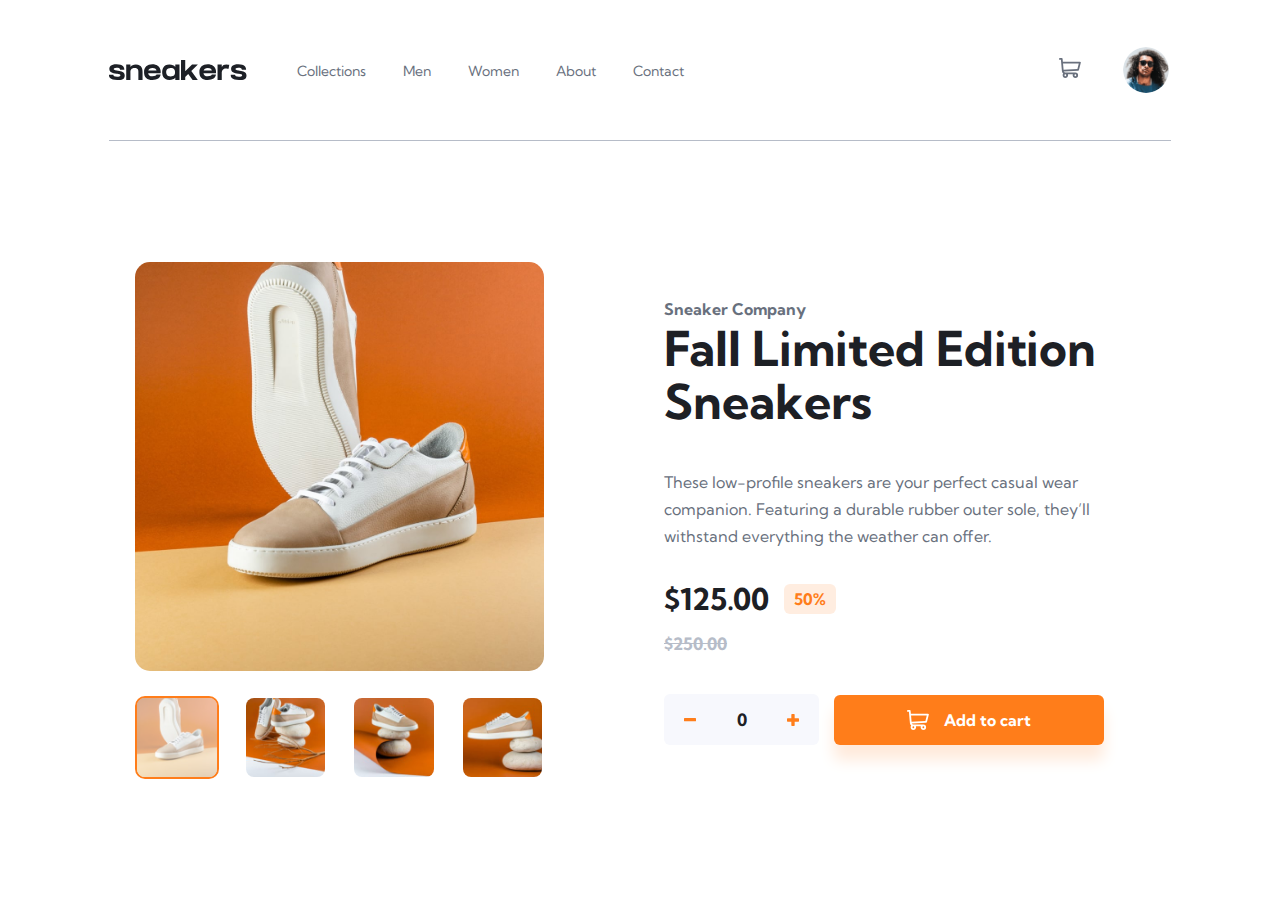
==== commit cdb0f8b9: "Fixed a spelling error on a class name on the HTML" ====
--- a/index.html
+++ b/index.html
@@ -36,10 +36,19 @@
 <!-- CSS file link-->
 <link rel="stylesheet" href="css/style.css" />
 
+<!-- The <title> tag shows the title of the HTML document on the broswer tab. -->
 <title>Frontend Mentor | E-commerce product page</title>
+
+<!-- The </head> tells the browser that the <head> element has come to an end. -->
 </head>
+
+<!-- The <body> element tells the browser what needs to be shown on the page, which in this case will be text and images. -->
 <body>
+
+<!-- Header elements-->   
 <header class="header">
+ 
+<!-- This div container contains the information for the burger menu that will be added for only the mobile platform, and will be made invisible to desktop users using CSS and JavaScript. -->  
 <div class="container">
 <nav class="flex flex-ai-c flex-jc-sb">
 <div class="navgations flex flex-ai-c">
@@ -107,6 +116,7 @@
 </div>
 </header>
 
+<!-- This is the div tags with the main content on the webpage which are the images of the trainers with div tags containg arrow keys for the user to click on to go back and forth between the images. -->
 <main class="main">
 <section class="product-wrapper">
 <div class="container">
@@ -129,6 +139,8 @@
 </div>
 </div>
 
+<!-- These divs contain the image overlay for when a user clicks on the image to view it at a bigger scale than it already is using a lightbox method which will be implemented using CSS and JavaScript.
+     Also this will me made available for only desktop platforms. -->
 <div class="thumbs-wrapper hide-for-mobile">
 <div class="thumb-image active">
 <img src="img/image-product-1-thumbnail.jpg" alt="Product Thumb Image"/>
@@ -144,8 +156,10 @@
 </div>
 </div>
 </div>
+
+<!-- This div contains the text on the webpage that gives a description of the use of the trainers to the viewers. -->
 <div class="product-details-wrapper">
-<p class="product-brabd">Sneaker Company</p>
+<p class="product-brand">Sneaker Company</p>
 <h1 class="product-title">Fall Limited Edition Sneakers</h1>
 <p class="product-description">
     These low-profile sneakers are your perfect casual wear companion.
@@ -153,6 +167,7 @@
     everything the weather can offer.
 </p>
 
+<!-- This set of div tags contain the text for the original price and discounted price of the product. -->
 <div class="product-price">
 <div class="current-price-wrapper">
 <h2 class="current-price">$125.00</h2>
@@ -163,6 +178,7 @@
 </div>
 </div>
 
+<!-- A form is put here to enable users to add the product to their cart and delete it if they wish to, and with JavaScript the functions will prompt a message once their product is added to their cart. -->
 <form action="#" class="add-to-cart-form">
 <div class="product-quantity">
 <button type="button" class="button minus">
@@ -174,11 +190,13 @@
 </button>
 </div>
 
+<!-- The button tag is here to create a button so users can click on it and add the product to their cart. -->
 <button type="submit" aria-label="Add to cart" class="button add-btn">
   <img src="img/icon-cart.svg" alt="" />
     Add to cart
 </button>
 
+<!-- With JavaScript this p tag will give the user(s) a warning if they misclikced on the 'add to cart' button with no quantities (in other words 0) of the products selected to add to their basket. -->
 <p class="form-alert"></p>
 </form>
 </div>
@@ -197,5 +215,8 @@
 <!-- JavaScript file link -->
 <script src="js/javascript.js"></script>
 
+<!-- The </body> ends <body> element telling the broswer that's it for the content on the page. -->
 </body>
+
+<!-- The </html> tag ends what the <html> tag started, and in this case tells the browser that's the end of what it needs to load on the page. -->
 </html>--- a/css/style.css
+++ b/css/style.css
@@ -1,3 +1,5 @@
+/* OVERALL PAGE STUFF */
+/* The * here is a universal selector and the properties within this affects everything on the page. */
 *,
 *:before,
 *::after {
@@ -6,26 +8,33 @@
   box-sizing: border-box;
 }
 
+/* The class properties within this class name affects the HTML as a whole. */
 html {
   font-size: 100%;
   scroll-behavior: smooth;
 }
 
+/* The class properties within this class name affect those within the body tag on the HTML code. */
 body {
   font-family: "Kumbh Sans", sans-serif;
   font-weight: 400;
   color: #68707d;
 }
 
+/* The properties within the anchor element are the only ones affected with the property within this CSS rule. */
 a {
   text-decoration: none;
 }
 
+/* MENU BAR - DESKTOP */
+/* The properties within the unlisted and ordered list element are the only ones affected within this rule. */
 ul,
 ol {
   list-style: none;
 }
 
+/* IMAGE SETTINGS */
+/* The properties within the anchor element are the only ones affected with the properties within this CSS rule. */
 img {
   display: block;
   max-width: 100%;
@@ -33,11 +42,15 @@
   background-size: cover;
 }
 
+/* TEXT STUFF */
+/* The properties within the p element are the only ones affected with the properties within this CSS rule. */
 p {
   line-height: 1.7;
   font-size: 16px;
 }
 
+/* BUTTON STUFF */
+/* The properties with the button tag and those that have the 'button' class name are the only ones affected with the properties within this CSS rule. */
 button,
 .button {
   border: none;
@@ -50,37 +63,45 @@
   transition: 0.2s linear;
 }
 
+/* The properties that are in the button element that has the 'focus-visible' class name and the other element that has the'focus-visible' class name are the only ones affected with the properties within this CSS rule. */
 button:focus-visible,
 .button:focus-visible {
   outline: 1px dashed #68707d;
 }
 
+/* The properties with the button tag and those that have the 'hover' class are the only ones affected with the properties within this CSS rule. */
 button:hover,
 .button:hover {
   opacity: 0.7;
 }
 
+/* The CSS rules here only apply to those elements that have the class name 'container'. */
 .container {
   padding-right: 24px;
   padding-left: 24px;
 }
 
+/* The CSS rule here only applies to the elements that have the class name 'flex'. */
 .flex {
   display: flex;
 }
-  
+
+/* The CSS rule here only applies to the elements that have the class name 'flex-ai-c'. */
 .flex-ai-c {
   align-items: center;
 }
-  
+ 
+/* The CSS rule here only applies to the elements that have the class name 'flex-jc-sb'. */
 .flex-jc-sb {
   justify-content: space-between;
 }
   
+/* The CSS rule here only applies to the elements that have the class name 'flex-jc-c'. */
 .flex-jc-c {
   justify-content: center;
 }
-  
+
+/* The properties within this CSS rule take effect on the elements that have the class name 'overlay'. */  
 .overlay {
   position: fixed;
   top: 0;
@@ -94,21 +115,26 @@
   transform: 0.2s linear;
 }
   
+/* The properties within this CSS rule take effect on the elements that have the class names 'overlay' and 'open'. */  
 .overlay.open {
   opacity: 1;
   visibility: visible;
 }
   
+/* MENU BAR - MOBILE PHONE */
+/* The properties within this CSS rule take effect on the elements that have the class names 'header' and 'nav'. */
 .header nav {
   position: relative;
   padding: 25px 0;
 }
 
+/* The properties within this CSS rule take effect on the elements that have the class names 'header' and 'toggle-menu'. */
 .header .toggle-menu {
   margin-right: 15px;
   cursor: pointer;
 }
 
+/* The properties within this CSS rule take effect on the elements that have the class names 'header' and 'mobile-navigation'. */
 .header .mobile-navigation {
   position: fixed;
   top: 0;
@@ -122,16 +148,19 @@
   transition: transform 0.2s linear;
 }
   
+/* The properties within this CSS rule take effect on the elements that have the class names 'header', 'mobile-navigation' and 'open'. */
 .header .mobile-navigation.open {
   transform: translateX(0);
 }
 
+/* The properties within this CSS rule take effect on the elements that have the class names 'header', 'mobile-navigation' and 'close-menu'. */
 .header .mobile-navigation .close-menu {
   display: block;
   margin-bottom: 55px;
   cursor: pointer;
 }
   
+/* The properties within this CSS rule take effect on the elements that have the class names 'header' and 'mobile-navigation', as well as the anchor element. */
 .header .mobile-navigation a {
   display: block;
   color: #1d2025;
@@ -141,16 +170,20 @@
   transition: 0.2s linear;
 }
   
+/* The properties within this CSS rule take effect on the elements that have the class names 'header', 'mobile-navigation' and 'hover', as well as the anchor element. */
 .header .mobile-navigation a:hover {
   padding-left: 10px;
   color: #68707d;
 }
   
+/* The properties within this CSS rule take effect on the elements that have the class names 'header' and 'controls'. */
 .header .controls {
   gap: 22px;
 }
 
-.header .user-avater {
+/* USER PROFILE ICON STUFF */
+/* The properties within this CSS rule take effect on the elements that have the class names 'header' and 'user-avatar'. */
+.header .user-avatar {
   width: 30px;
   height: 30px;
   cursor: pointer;
@@ -160,27 +193,33 @@
   transition: 0.2s linear;
 }
 
-.header .user-avater:hover {
+/* The properties within this CSS rule take effect on the elements that have the class names 'header', 'user-avatar' and 'hover'. */
+.header .user-avatar:hover {
   border-color: #ff7d1a;
 }
   
-.header .user-avater img {
+/* The properties within this CSS rule take effect on the elements that have the class names 'header' and 'user-avatar', as well as the img element. */
+.header .user-avatar img {
   width: 100%;
   height: 100%;
   object-fit: cover;
 }
-  
+ 
+/* CART STUFF*/
+/* The properties within this CSS rule take effect on the elements that have the class names 'cart', 'open' and 'cart-list-wrapper'. */
 .cart.open .cart-list-wrapper {
   top: calc(100% + 10px);
   opacity: 1;
   visibility: visible;
 }
 
+/* The properties within this CSS rule take effect on the elements that have the class names 'cart', 'cart-icon' and 'in-cart'. */
 .cart.show-count .cart-icon .in-cart {
   opacity: 1;
   visibility: visible;
 }
   
+/* The properties within this CSS rule take effect on the elements that have the class names 'cart', 'empty' and 'cart-content'. */
 .cart.empty .cart-content {
   height: 185px;
   font-weight: bold;
@@ -190,11 +229,13 @@
   font-size: 17px;
 }
   
+/* The properties within this CSS rule take effect on the elements that have the class names 'cart' and 'cart-icon'. */
 .cart .cart-icon {
   position: relative;
   cursor: pointer;
 }
   
+/* The properties within this CSS rule take effect on the elements that have the class names 'cart', 'cart-icon' and 'in-cart'. */
 .cart .cart-icon .in-cart {
   position: absolute;
   top: -7px;
@@ -214,14 +255,17 @@
   transition: 0.2s linear, visibility 0.3s linear;
   }
   
+/* The properties within this CSS rule take effect on the elements that have the class names 'cart' and 'cart-icon', as well as the svg and path HTML elements. */
 .cart .cart-icon svg path {
   transition: 0.2s linear;
 }
-  
+ 
+/* The properties within this CSS rule take effect on the elements that have the class names 'cart' 'cart-icon' and 'hover', as well as the path HTML element. */
 .cart .cart-icon:hover path {
   fill: #1d2025;
 }
   
+/* The properties within this CSS rule take effect on the elements that have the class names 'cart' and 'cart-list-wrapper'. */
 .cart .cart-list-wrapper {
   position: absolute;
   top: calc(100% + 20px);
@@ -237,16 +281,19 @@
   transition: 0.2s linear, visibility 0.3s linear;
 }
 
+/* The properties within this CSS rule take effect on the elements that have the class names 'cart', 'cart-list-wrapper' and 'cart-heading'. */
 .cart .cart-list-wrapper .cart-heading {
   color: #1d2025;
   padding: 25px;
   border-bottom: 1px solid #b6bcc8;
 }
   
+/* The properties within this CSS rule take effect on the elements that have the class names 'cart', 'cart-list-wrapper' and 'cart-content'. */
 .cart .cart-list-wrapper .cart-content {
   padding: 25px 25px 30px 25px;
 }
   
+/* The properties within this CSS rule take effect on the elements that have the class names 'cart-content', 'cart-list' and 'cart-item'. */
 .cart-content .cart-list .cart-item {
   display: flex;
   justify-content: flex-start;
@@ -254,6 +301,7 @@
   gap: 15px;
   }
   
+/* The properties within this CSS rule take effect on the elements that have the class names 'cart-content' and 'checkout-btn'. */
 .cart-content .checkout-btn {
   width: 100%;
   color: white;
@@ -261,59 +309,72 @@
   background-color: #ff7d1a;
 }
   
+/* The properties within this CSS rule take effect on the elements that have the class names 'cart-list' and 'cart-item'. */
 .cart-list .cart-item {
   margin-bottom: 25px;
 }
   
+/* The properties within this CSS rule take effect on the elements that have the class names 'cart-list', 'cart-item' and 'item-image'. */
 .cart-list .cart-item .item-image {
   flex: 0 0 50px;
   overflow: hidden;
   border-radius: 6px;
 }
   
+/* The properties within this CSS rule take effect on the elements that have the class names 'cart-list', 'cart-item' and 'item-info'. */
 .cart-list .cart-item .item-info {
   flex: auto;
   color: #68707d;
 }
   
+/* The properties within this CSS rule take effect on the elements that have the class names 'cart-list', 'cart-item' and 'item-title'. */
 .cart-list .cart-item .item-title {
   font-weight: 400;
   margin-bottom: 5px;
 }
   
+/* The properties within this CSS rule take effect on the elements that have the class names 'cart-list', 'cart-item' and 'item-price-wrapper'. */
 .cart-list .cart-item .item-price-wrapper {
   display: flex;
 }
   
+/* The properties within this CSS rule take effect on the elements that have the class names 'cart-list', 'cart-item', 'item-price-wrapper' and 'item-count'. */
 .cart-list .cart-item .item-price-wrapper .item-count {
   margin: 0 10px 0 5px;
 }
   
+/* The properties within this CSS rule take effect on the elements that have the class names 'cart-list', 'cart-item', 'item-price-wrapper' and 'total-price'. */
 .cart-list .cart-item .item-price-wrapper .total-price {
   font-weight: bold;
   font-size: 18px;
   color: #1d2025;
 }
-  
+ 
+/* The properties within this CSS rule take effect on the elements that have the class names 'cart-list', 'cart-item' and 'item-delete'. */
 .cart-list .cart-item .item-delete {
   transition: 0.2s linear;
 }
   
+/* The properties within this CSS rule take effect on the elements that have the class names 'cart-list', 'cart-item', 'item-delete' and 'hover'. */
 .cart-list .cart-item .item-delete:hover {
   cursor: pointer;
   transform: scale(1.08);
 }
   
+/* The properties within this CSS rule take effect on the elements that have the class names 'cart-list', 'cart-item', 'item-delete' and 'hover', as well as the img HTML element. */
 .cart-list .cart-item .item-delete:hover img {
   filter: invert(17%) sepia(55%) saturate(7234%) hue-rotate(341deg) brightness(88%) contrast(95%);
 }
   
+/* PRODUCT IMAGES STUFF */
+/* The properties within this CSS rule take effect on the elements that have the class names 'procut-wrapper' and 'container'. */
 .product-wrapper .container {
   display: flex;
   flex-direction: column;
   padding: 0;
 }
 
+/* The properties within this CSS rule take effect on the elements that have the class name 'product-images-wrapper'. */
 .product-images-wrapper {
   display: flex;
   flex-direction: column;
@@ -321,18 +382,22 @@
   user-select: none;
 }
 
+/* The properties within this CSS rule take effect on the elements that have the class name 'preview-images-wrapper'. */
 .preview-image-wrapper {
   position: relative;
   cursor: pointer;
 }
 
+/* ARROWS FOR SCROLLING THROUGH PRODUCT IMAGES */
+/* The properties within this CSS rule take effect on the elements that have the class name 'arrows'. */
 .arrows {
   position: absolute;
   width: 100%;
   top: 50%;
   transform: translateY(-50%);
 }
-  
+
+/* The properties within this CSS rule take effect on the elements, specifically div elements that have the class name 'arrows'. */
 .arrows > div {
   position: absolute;
   width: 40px;
@@ -345,41 +410,51 @@
   cursor: pointer;
 }
   
+/* The properties within this CSS rule take effect on the elements, specifically the img element within div elements that have the class name 'arrows'. */
 .arrows > div img {
   transition: 100ms linear;
 }
-  
+
+/* The properties within this CSS rule take effect on the elements, specifically the img element within div elements that have the class name 'arrows' and 'hover'. */
 .arrows > div:hover img {
   filter: invert(52%) sepia(91%) saturate(2132%) hue-rotate(349deg) brightness(108%) contrast(101%);
 }
   
+/* The property in this CSS rule only has effect on elements that have the class name 'arrows' and 'next'. */
 .arrows .next {
   left: calc(100% - (15px + 40px));
 }
   
+/* The property in this CSS rule only has effect on elements that have the class name 'arrows' and 'prev'. */
 .arrows .prev {
   left: 15px;
 }
   
+/* The properties in this CSS rule only has effect on elements that have the class name 'count'. */
 .count {
   position: absolute;
   bottom: -35px;
   display: none;
 }
 
+/* The property in this CSS rule only has effect on elements that have the class name 'count', and is in a p element. */
 .count p {
   font-size: 16px;
 }
   
+/* The property in this CSS rule only has effect on elements that have the class name 'count', and is in a span element. */
 .count span {
   font-weight: bold;
 }
   
+/* THUMBNAIL SETTINGS FOR SMALL PRODUCT IMAGES ON DESKTOP */
+/* The properties in this CSS rule only has effect on elements that have the class name 'thumbs-wrapper'. */
 .thumbs-wrapper {
   display: flex;
   gap: 25px;
 }
   
+/* The properties in this CSS rule only has effect on elements that have the class name 'thumbs-wrapper' that are specifically inside a div element. */
 .thumbs-wrapper > div {
   position: relative;
   max-width: 92px;
@@ -391,14 +466,17 @@
   transition: 0.2s linear;
 }
   
+/* The property in this CSS rule only has effect on elements that have the class name 'thumbs-wrapper', and is in a div element with the class 'active'. */
 .thumbs-wrapper > div.active {
   border-color: #ff7d1a;
 }
   
+/* The property in this CSS rule only has effect on elements that have the class name 'thumbs-wrapper', and is in a div element with the class 'hover' and 'after'. */
 .thumbs-wrapper > div:hover::after, .thumbs-wrapper > div.active::after {
   opacity: 1;
 }
   
+/* The properties in this CSS rule only has effect on elements that have the class name 'thumbs-wrapper', and is in a div element with the class 'after'. */
 .thumbs-wrapper > div::after {
   content: "";
   position: absolute;
@@ -411,17 +489,21 @@
   transition: 0.2s linear;
 }
   
+/* The properties in this CSS rule only has effect on elements that have the class name 'thumbs-wrapper', that are in a div element that has an img element. */
 .thumbs-wrapper > div img {
   width: 100%;
   height: 100%;
   object-fit: cover;
 }
   
+/* PRODUCT DETAIL STUFF */
+/* The CSS rules in this property only affects elements that have the class name 'product-details-wrapper'. */
 .product-details-wrapper {
   padding: 24px;
   font-weight: 700;
 }
 
+/* The CSS rules in this property only affects elements that have the class names 'product-details-wrapper' and 'product-brand'. */
 .product-details-wrapper .product-brabd {
   font-size: 14px;
   color: #ff7d1a;
@@ -430,6 +512,7 @@
   text-transform: uppercase;
 }
   
+/* The CSS rules in this property only affects elements that have the class names 'product-details-wrapper' and 'product-title'. */
 .product-details-wrapper .product-title {
   margin-bottom: 25px;
   color: #1d2025;
@@ -437,11 +520,13 @@
   line-height: 1.1;
 }
 
+/* The CSS rules in this property only affects elements that have the class names 'product-details-wrapper' and 'product-description'. */
 .product-details-wrapper .product-description {
   margin-bottom: 30px;
   font-weight: 400;
 }
-  
+
+/* The CSS rules in this property only affects elements that have the class names 'product-details-wrapper' and 'current-price-wrapper'. */
 .product-details-wrapper .current-price-wrapper {
   display: flex;
   align-items: center;
@@ -449,11 +534,13 @@
   margin-bottom: 15px;
 }
   
+/* The CSS rules in this property only affects elements that have the class names 'product-details-wrapper', 'current-price-wrapper' and 'current-price'. */
 .product-details-wrapper .current-price-wrapper .current-price {
   color: #1d2025;
   font-size: 30px;
 }
   
+/* The CSS rules in this property only affects elements that have the class names 'product-details-wrapper', 'current-price-wrapper' and 'discount'. */
 .product-details-wrapper .current-price-wrapper .discount {
   background: #ffede0;
   color: #ff7d1a;
@@ -461,22 +548,27 @@
   border-radius: 6px;
 }
   
+/* The CSS rules in this property only affects elements that have the class names 'product-details-wrapper', 'previous-price-wrapper' and 'previous-price'. */
 .product-details-wrapper .previous-price-wrapper .previous-price {
   color: #b6bcc8;
   text-decoration: line-through;
   font-size: 17px;
 }
-  
+
+/* The CSS rules in this property only affects elements that have the class names 'product-details-wrapper' and 'add-to-cart-form'. */  
 .product-details-wrapper .add-to-cart-form {
   position: relative;
   margin-top: 40px;
 }
 
+/* The CSS rules in this property only affects elements that have the class names 'product-details-wrapper', 'add-to-cart-form' with 'alert' and 'form-alert'. */ 
 .product-details-wrapper .add-to-cart-form.alert .form-alert {
   top: calc(100% + 10px);
   opacity: 1;
 }
-  
+
+/* PRODUCT QUANTITY STUFF */
+/* The CSS rules in this property only affects elements that have the class names 'product-details-wrapper', 'add-to-cart-form' and 'product-quantity'. */ 
 .product-details-wrapper .add-to-cart-form .product-quantity {
   flex-basis: 155px;
   display: flex;
@@ -488,21 +580,27 @@
   background-color: #f7f8fd;
 }
   
+/* The CSS rule in this property only affects elements that have the class names 'product-details-wrapper', 'add-to-cart-form' and 'product-quantity-num'. */ 
 .product-details-wrapper .add-to-cart-form .product-quantity-num {
   font-size: 17px;
 }
   
+/* The CSS rules in this property only affects elements that have the class names 'product-details-wrapper' 'add-to-cart-form' and 'plus'.
+   This set of CSS rules also affect the elements that have the class names 'product-details-wrapper', 'add-to-cart-form' and 'minus'. */ 
 .product-details-wrapper .add-to-cart-form .plus,
 .product-details-wrapper .add-to-cart-form .minus {
   cursor: pointer;
   transition: 0.2s linear;
 }
   
+/* The CSS rule in this property only affects elements that have the class names 'product-details-wrapper' 'add-to-cart-form', 'plus' and 'hover'.
+   This CSS rule also affect the elements that have the class names 'product-details-wrapper', 'add-to-cart-form', 'minus' and 'hover'. */ 
 .product-details-wrapper .add-to-cart-form .plus:hover,
 .product-details-wrapper .add-to-cart-form .minus:hover {
   opacity: 0.6;
 }
   
+/* The CSS rules in this property only affects elements that have the class names 'product-details-wrapper', 'add-to-cart-form' and 'add-btn'. */
 .product-details-wrapper .add-to-cart-form .add-btn {
   display: flex;
   align-items: center;
@@ -517,10 +615,12 @@
   box-shadow: 0 15px 15px #ffeadb;
 }
 
+/* The CSS rule in this property only affects elements that have the class names 'product-details-wrapper', 'add-to-cart-form' and 'add-btn' with an img element. */
 .product-details-wrapper .add-to-cart-form .add-btn img {
   filter: brightness(100);
 }
   
+/* The CSS rules in this property only affects elements that have the class names 'product-details-wrapper', 'add-to-cart-form' and 'form-alert'. */
 .product-details-wrapper .add-to-cart-form .form-alert {
   position: absolute;
   top: calc(100% + 1px);
@@ -528,14 +628,18 @@
   transition: 0.2s linear;
 }
   
+/* The CSS rule in this property only affects elements that have the class names 'product-details-wrapper', 'add-to-cart-form', 'form-alert' and 'success'. */
 .product-details-wrapper .add-to-cart-form .form-alert.success {
   color: #4cae4f;
 }
   
+/* The CSS rule in this property only affects elements that have the class names 'product-details-wrapper', 'add-to-cart-form', 'form-alert' and 'fail'. */
 .product-details-wrapper .add-to-cart-form .form-alert.fail {
   color: #db143c;
 }
   
+/* LIGHTBOX FOR PRODUCT IMAGES STUFF */
+/* The CSS rules in this property only affects elements with the class name 'lightbox-wrapper'. */
 .lightbox-wrapper {
   position: fixed;
   top: 0;
@@ -551,40 +655,48 @@
   transition: opacity 0.2s linear, visibility 0.3s linear;
 }
   
+/* The CSS rules in this property only affects elements with the class name 'lightbox-wrapper' and 'open'. */
 .lightbox-wrapper.open {
   opacity: 1;
   visibility: visible;
 }
   
+/* The CSS rules in this property only affects elements with the class name 'lightbox-wrapper' and 'lightbox-content'. */
 .lightbox-wrapper .lightbox-content {
   max-width: 90%;
   margin: auto;
 }
   
+/* The CSS rules in this property only affects elements with the class name 'lightbox-wrapper', 'lightbox-content' and 'product-images-wrapper'. */
 .lightbox-wrapper .lightbox-content .product-images-wrapper {
   max-width: 500px;
   gap: 35px;
 }
   
+/* The CSS rules in this property only affects elements with the class name 'lightbox-wrapper', 'previous-image-wrapper' and 'arrows' that are specifically in a div element together. */
 .lightbox-wrapper .preview-image-wrapper .arrows > div {
   width: 60px;
   height: 60px;
 }
   
+/* The CSS rules in this property only affects elements with the class name 'lightbox-wrapper', 'previous-image-wrapper', 'arrows' and 'next'. */
 .lightbox-wrapper .preview-image-wrapper .arrows .next {
   left: 100%;
   transform: translateX(-50%);
 }
   
+/* The CSS rules in this property only affects elements with the class name 'lightbox-wrapper', 'previous-image-wrapper', 'arrows' and 'prev'. */
 .lightbox-wrapper .preview-image-wrapper .arrows .prev {
   left: 0;
   transform: translateX(-50%);
 }
   
+/* The CSS rule in this property only affects elements with the class name 'lightbox-wrapper', 'previous-image-wrapper' and 'count'. */
 .lightbox-wrapper .preview-image-wrapper .count {
   color: #fff;
 }
   
+/* The CSS rules in this property only affects elements with the class name 'lightbox-wrapper', 'previous-image-wrapper' and 'close-lightbox'. */
 .lightbox-wrapper .preview-image-wrapper .close-lightbox {
   position: absolute;
   right: 0;
@@ -597,22 +709,27 @@
   cursor: pointer;
 }
   
+/* The CSS rule in this property only affects elements with the class name 'lightbox-wrapper', 'previous-image-wrapper' and 'close-lightbox', that are in svg and path HTML elements. */
 .lightbox-wrapper .preview-image-wrapper .close-lightbox svg path {
   transition: 0.2s linear;
 }
   
+/* The CSS rule in this property only affects elements with the class name 'lightbox-wrapper', 'previous-image-wrapper', 'close-lightbox' and 'hover', that are in svg and path HTML elements. */
 .lightbox-wrapper .preview-image-wrapper .close-lightbox:hover svg path {
   fill: #ff7d1a;
 }
   
+/* The CSS rule in this property only affects elements with the class name 'lightbox-wrapper', 'previous-image-wrapper' and 'close-lightbox' that are in img HTML element. */
 .lightbox-wrapper .preview-image-wrapper .close-lightbox img {
   filter: brightness(100%);
 }
   
+/* The following CSS rule takes place in elements with the class names 'lightbox-wrapper' and 'thumbs-wrapper'. */
 .lightbox-wrapper .thumbs-wrapper {
   justify-content: center;
 }
   
+/* The following CSS rules take place in elements with the class names 'lightbox-wrapper' and 'thumbs-wrapper' that are inside of a div element. */
 .lightbox-wrapper .thumbs-wrapper > div {
   width: 95px;
   height: 95px;
@@ -620,23 +737,30 @@
 
 /* Media queries that set certain class properties to tags in the HTML code so the website is responsive on both desktop and mobile phone devices.
    This is mainly done so parts of the website such as image sizes and most importantly the navigation menu bars don't clash with each other.  */  
-
 @media (max-width: 39.9375em) {
+/* The class properties here take place with elements that have the 'count' class name. */  
   .count {
   right: 15px;
   }
 }
   
 @media (min-width: 40em) {
-  .header nav {
+/* The class properties here take place with nav HTML elements that have the class name 'header'. */    
+.header nav {
   border-bottom: 1px solid #b6bcc8;
   }
+
+/* The class properties here take place with elements that have the class name 'header' and 'mobile-navigation'. */  
 .header .mobile-navigation {
   width: 350px;
   }
+
+/* The class properties here take place with elements that have the class name 'cart', 'open' and 'cart-list-wrapper'. */  
 .cart.open .cart-list-wrapper {
   top: calc(100% + -15px);
   }
+
+/* The class properties here take place with elements that have the class name 'cart' and 'cart-list-wrapper'. */    
 .cart .cart-list-wrapper {
   top: 100%;
   width: 360px;
@@ -644,54 +768,78 @@
   left: initial;
   transform: initial;
   }
+
+/* The class properties here take place with elements that have the class name 'product-wrapper' and 'container'. */   
 .product-wrapper .container {
   padding: 90px 24px;
   }
+
+/* The class properties here take place with elements that have the class name 'product-images-wrapper'. */   
 .product-images-wrapper {
   max-width: 440px;
   margin: auto;
   }
+
+/* The class properties here take place with elements that have the class name 'preview-image-wrapper' and 'preview-image'. */   
 .preview-image-wrapper .preview-image {
   border-radius: 15px;
   }
+
+/* The class properties here take place with elements that have the class name 'product-details-wrapper'. */    
 .product-details-wrapper {
   padding: 45px 0;
   }
+
+/* The class properties here take place with elements that have the class name 'product-details-wrapper' and 'add-to-cart-form'. */  
 .product-details-wrapper .add-to-cart-form {
   display: flex;
   align-items: center;
   gap: 15px;
   }
+
+/* The class properties here take place with elements that have the class name 'product-details-wrapper', 'add-to-cart-form' and 'add-btn'. */    
 .product-details-wrapper .add-to-cart-form .add-btn {
   margin-top: 0;
   }
 }
   
 @media (max-width: 63.9375em) {
-  .hide-for-mobile {
+/* The class properties here take place with elements that have the class name 'hide-for-mobile'. */    
+.hide-for-mobile {
   display: none !important;
   }
-  .count {
+
+/* The class properties here take place with elements that have the class name 'count'. */  
+.count {
   right: 4px;
   display: block;
   }
 }
   
 @media (min-width: 64em) {
-  .container {
+/* The class properties here take place with elements that have the class name 'container'. */  
+.container {
   max-width: 1110px;
   margin: 0 auto;
   }
+
+/* The class properties here take place with elements that have the class name 'hide-for-desktop'. */    
 .hide-for-desktop {
   display: none;
   }
+ 
+/* The class properties here take place with elements that have the class name 'header' that is in a nav HTML element. */    
 .header nav {
   padding: 45px 0;
   }
+
+/* The class properties here take place with elements that have the class name 'header' and 'main-navigation'. */  
 .header .main-navigation {
   align-self: flex-start;
   margin-left: 50px;
   }
+
+/* The class properties here take place with elements that have the class name 'header' and 'main-navigation' in an anchor element. */   
 .header .main-navigation a {
   position: relative;
   font-size: 14px;
@@ -699,9 +847,13 @@
   margin-right: 33px;
   transition: 0.2s linear;
   }
+
+/* The class properties here take place with elements that have the class name 'header' and 'main-navigation' in an anchor element with the class 'hover'. */   
 .header .main-navigation a:hover {
   color: #1d2025;
   }
+
+/* The class properties here take place with elements that have the class name 'header' and 'main-navigation' in an anchor element with the class 'after'. */   
 .header .main-navigation a::after {
   position: absolute;
   content: "";
@@ -713,30 +865,46 @@
   background-color: #ff7d1a;
   transition: 0.2s linear;
   }
-  .header .main-navigation a:hover::after {
+
+/* The class properties here take place with elements that have the class name 'header' and 'main-navigation' in an anchor element with the class 'hover' and 'after'. */  
+.header .main-navigation a:hover::after {
   opacity: 1;
   }
-  .header .controls {
+
+/* The class properties here take place with elements that have the class name 'header' and 'controls'. */ 
+.header .controls {
   gap: 40px;
   }
-  .header .user-avater {
+
+/* The class properties here take place with elements that have the class name 'header' and 'user-avatar'. */ 
+.header .user-avatar {
   width: 50px;
   height: 50px;
   }
+ 
+/* The class properties here take place with elements that have the class name 'cart', 'open' and 'cart-list-wrapper'. */   
 .cart.open .cart-list-wrapper {
   top: calc(100% + -30px);
   }
+
+/* The class properties here take place with elements that have the class name 'cart' and 'cart-list-wrapper'. */   
 .cart .cart-list-wrapper {
   top: calc(100% + -15px);
   }
+
+/* The class properties here take place with elements that have the class name 'product-wrapper' and 'container'. */   
 .product-wrapper .container {
   flex-direction: row;
   gap: 120px;
   padding: 90px 50px;
   }
+
+/* The class properties here takes place with elements that have the class name 'product-details-wrapper'. */   
 .product-details-wrapper {
   padding: 65px 0;
   }
+
+/* The class properties here take place with elements that have the class name 'product-details-wrapper' 'product-title'. */   
 .product-details-wrapper .product-title {
   font-size: 48px;
   margin-bottom: 40px;
